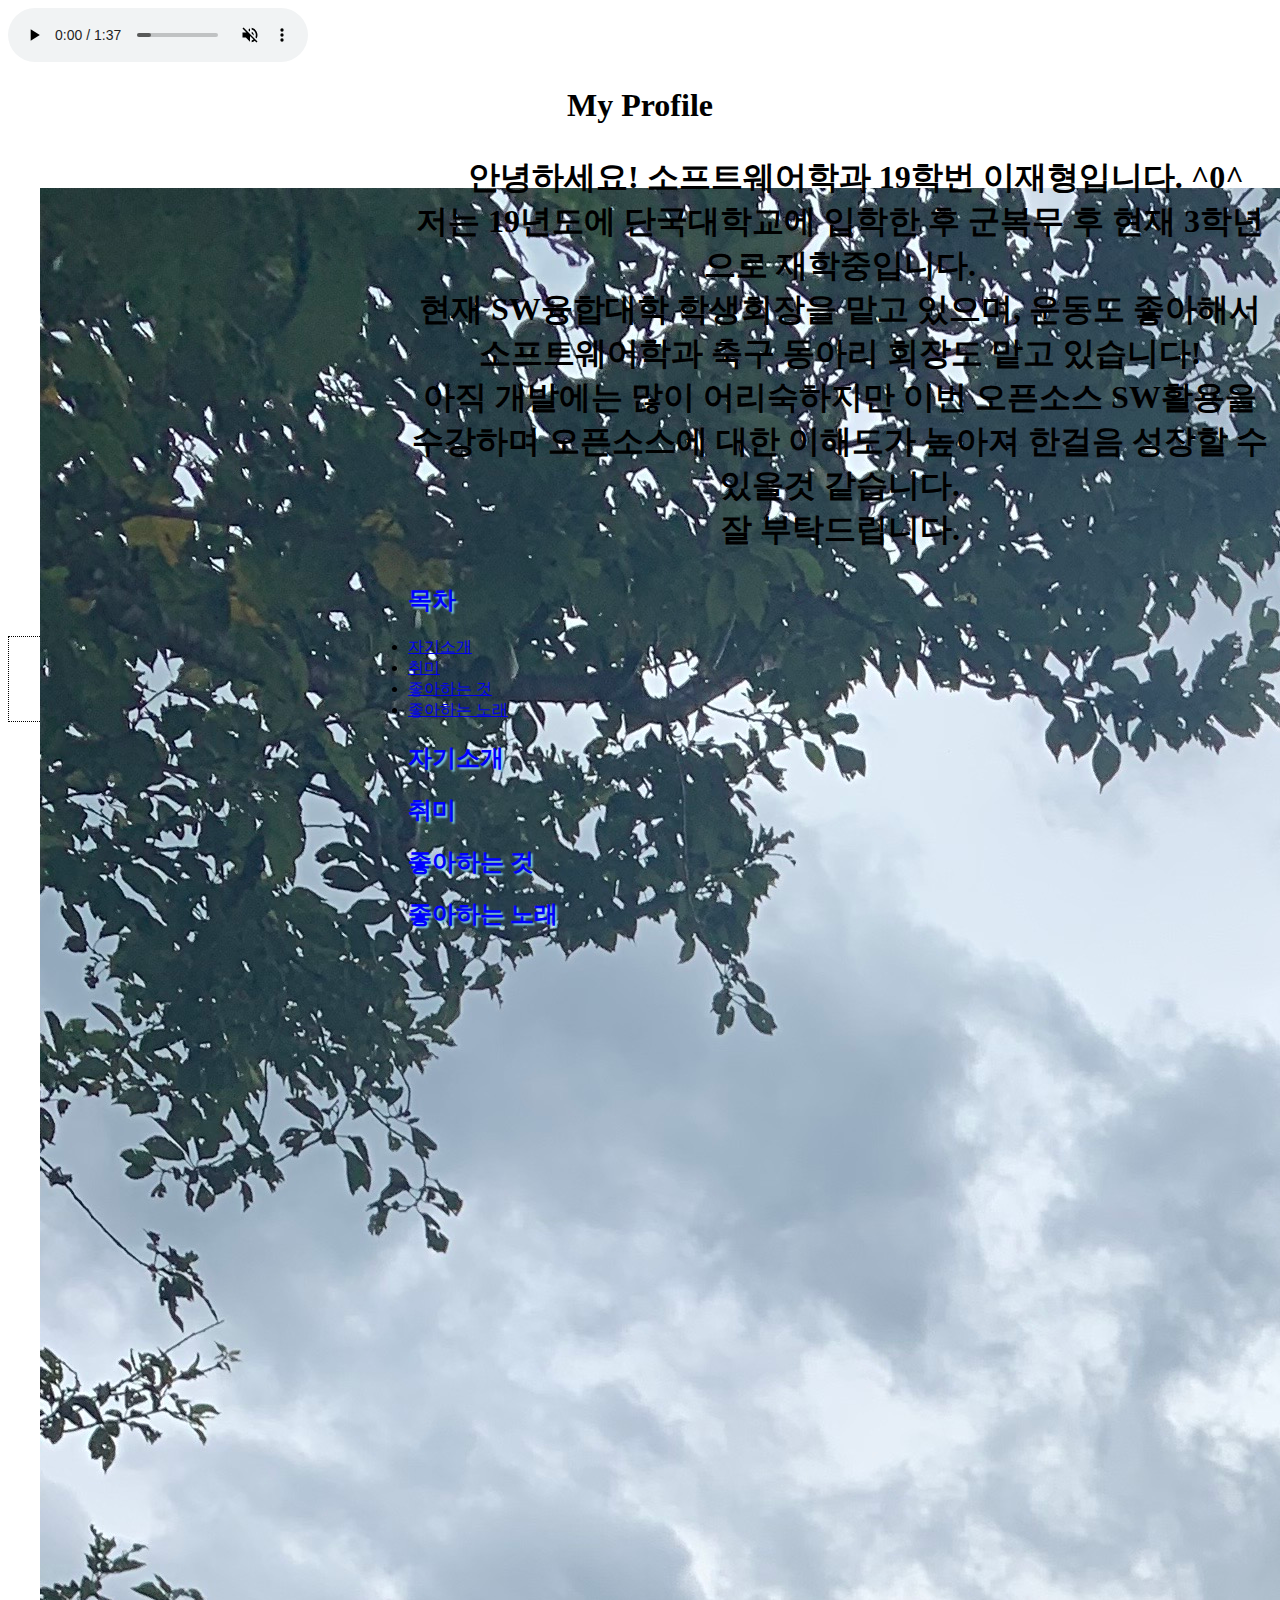
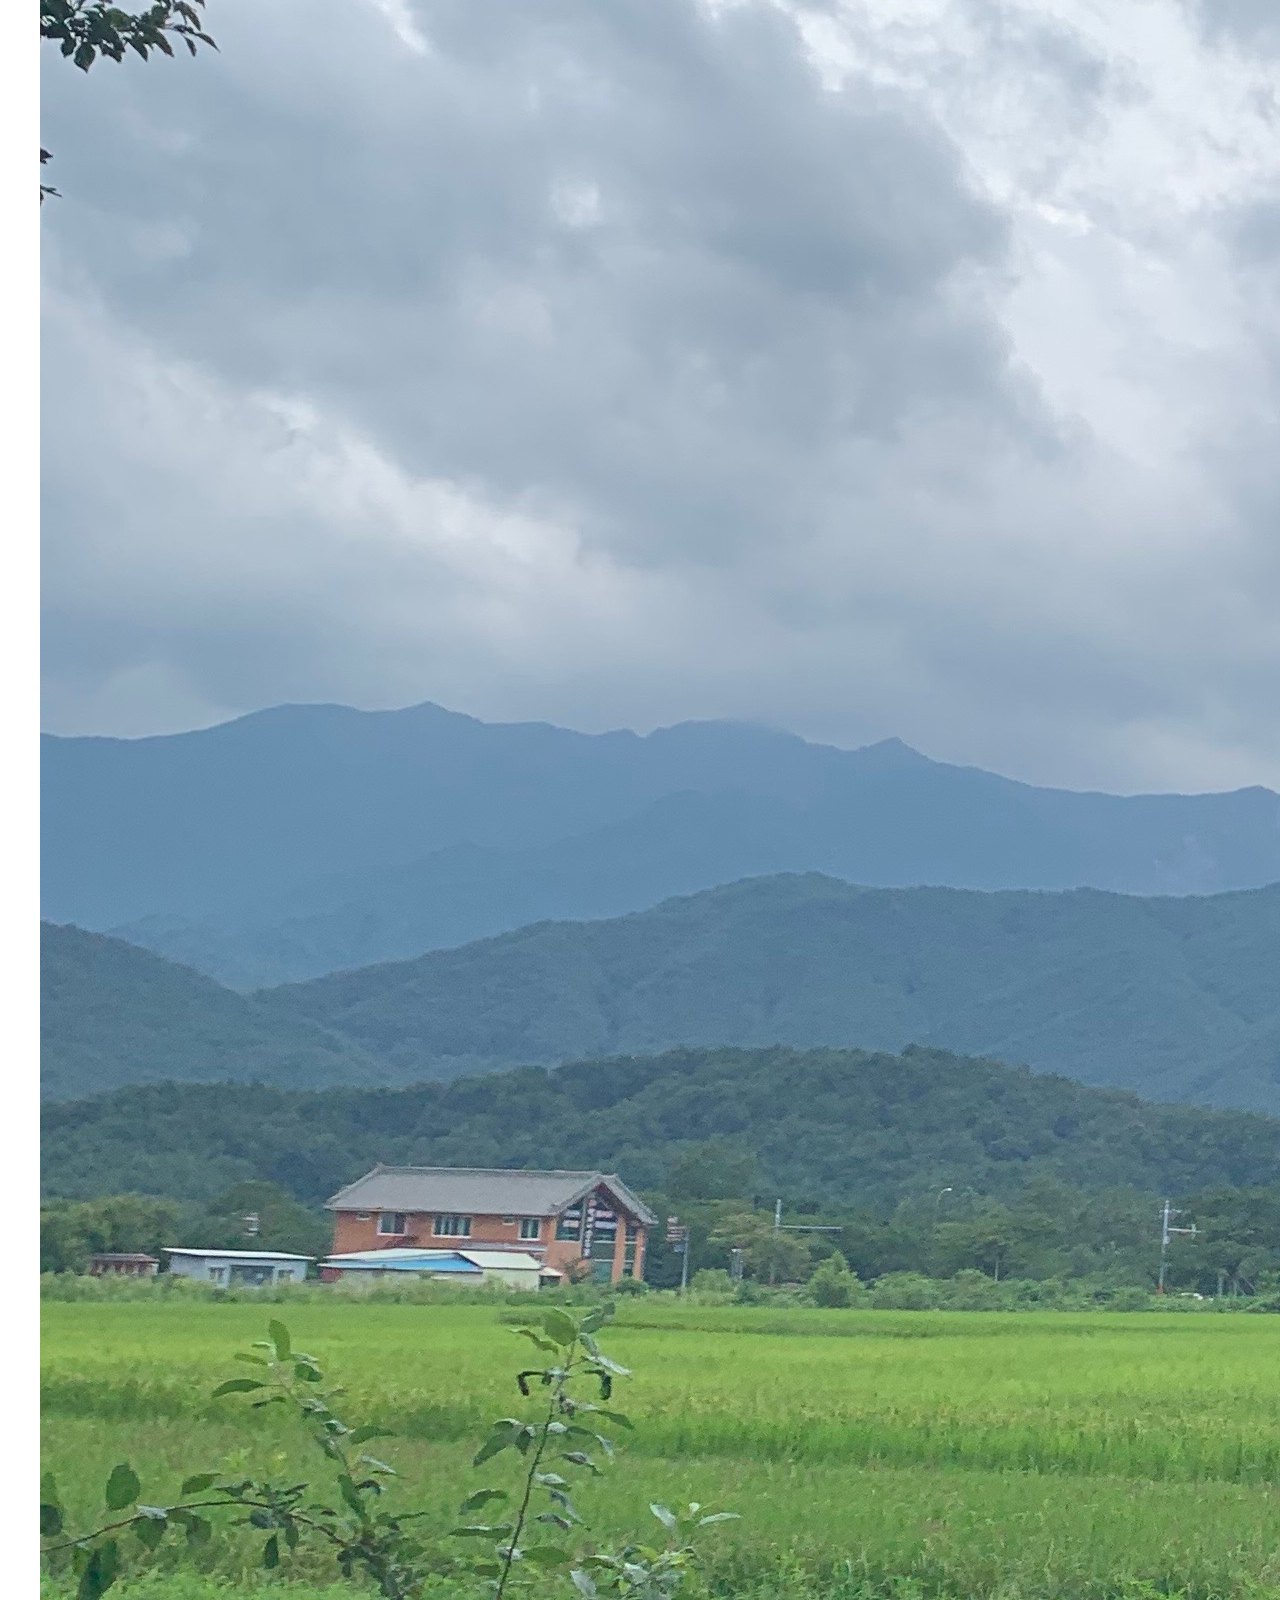
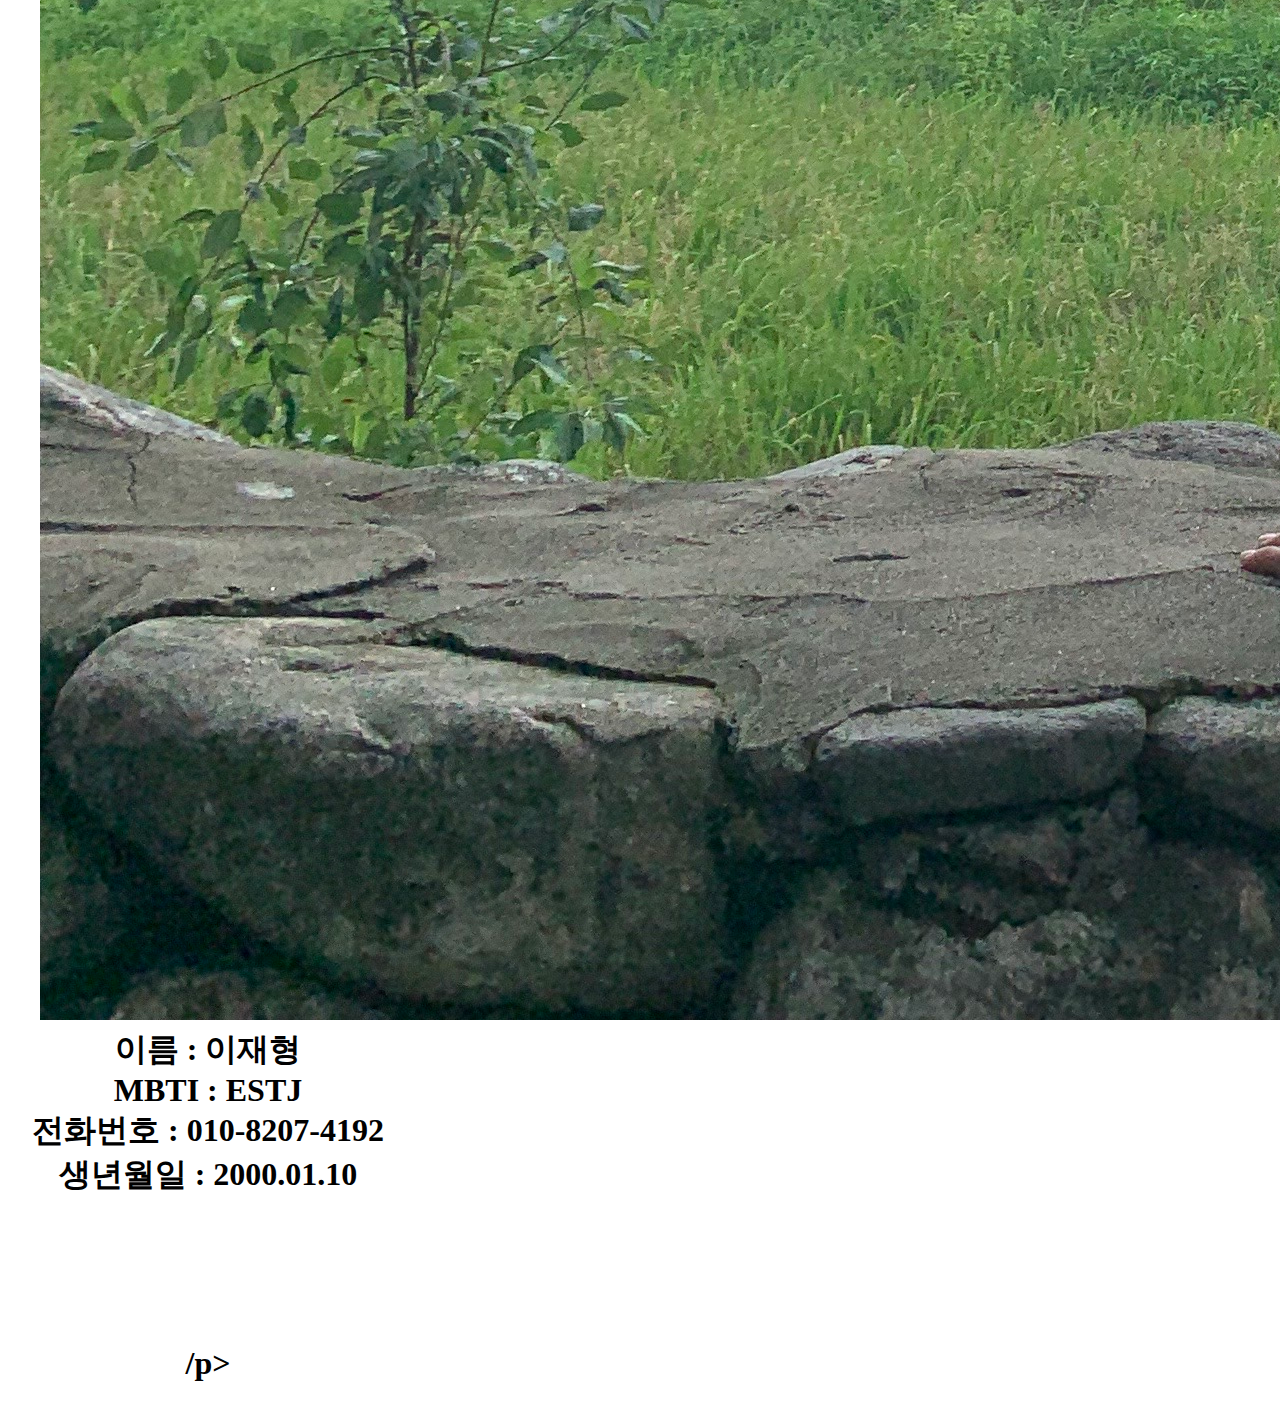
==== HTML/index.html @ fdf270ab "Update index.html" ====
<!DOCTYPE html>
<html>
    <head>
        <meta charset="UTF-8">
        <title>이재형 자기소개</title>
        <style>
            	@import url(../HTML/index.css);
		.banner{
			float: left;
			width: 400px;
		}
        </style>
    </head>
    <body>
        <audio autoplay controls loop muted="muted">
        <source src="../HTML/mapleStory.mp3" type="audio/mp3">
    </audio>
    <header>
        <h1>My Profile<h1>
            <p class="banner"><img src="../HTML/image1.jpeg" id="image1">
		이름 : 이재형<br>MBTI : ESTJ <br> 전화번호 : 010-8207-4192 <br> 생년월일 : 2000.01.10 <br><br><br><br><br>/p>	
		<p class="content">안녕하세요! 소프트웨어학과 19학번 이재형입니다. ^0^<br>
               	저는 19년도에 단국대학교에 입학한 후 군복무 후 현재 3학년으로 재학중입니다.<br>
                현재 SW융합대학 학생회장을 맡고 있으며, 운동도 좋아해서 소프트웨어학과 축구 동아리 회장도 맡고 있습니다!<br>
                아직 개발에는 많이 어리숙하지만 이번 오픈소스 SW활용을 수강하며 오픈소스에 대한 이해도가 높아져 한걸음 성장할 수 있을것 같습니다.<br>
                잘 부탁드립니다.<br></p>
            
    </header>
    <nav>
        <h2>목차</h2>
        <ul>
            <li><a href="#자기소개">자기소개</a></li>
            <li><a href="#취미">취미</a></li>
            <li><a href="#좋아하는것">좋아하는 것</a></li>
            <li><a href="#좋아하는노래">좋아하는 노래</a></li>
        </ul>
    </nav>
    <section>
        <article>    
            <h2 id="자기소개">자기소개</h2>
            
        </article>
        <article>
            <h2 id="취미">취미</h2>
                
        </article>
        <article>
            <h2 id="좋아하는것">좋아하는 것</h2>
            
        </article>
        <article>
            <h2 id="좋아하는노래">좋아하는 노래</h2>
            
        </article>
    </section>
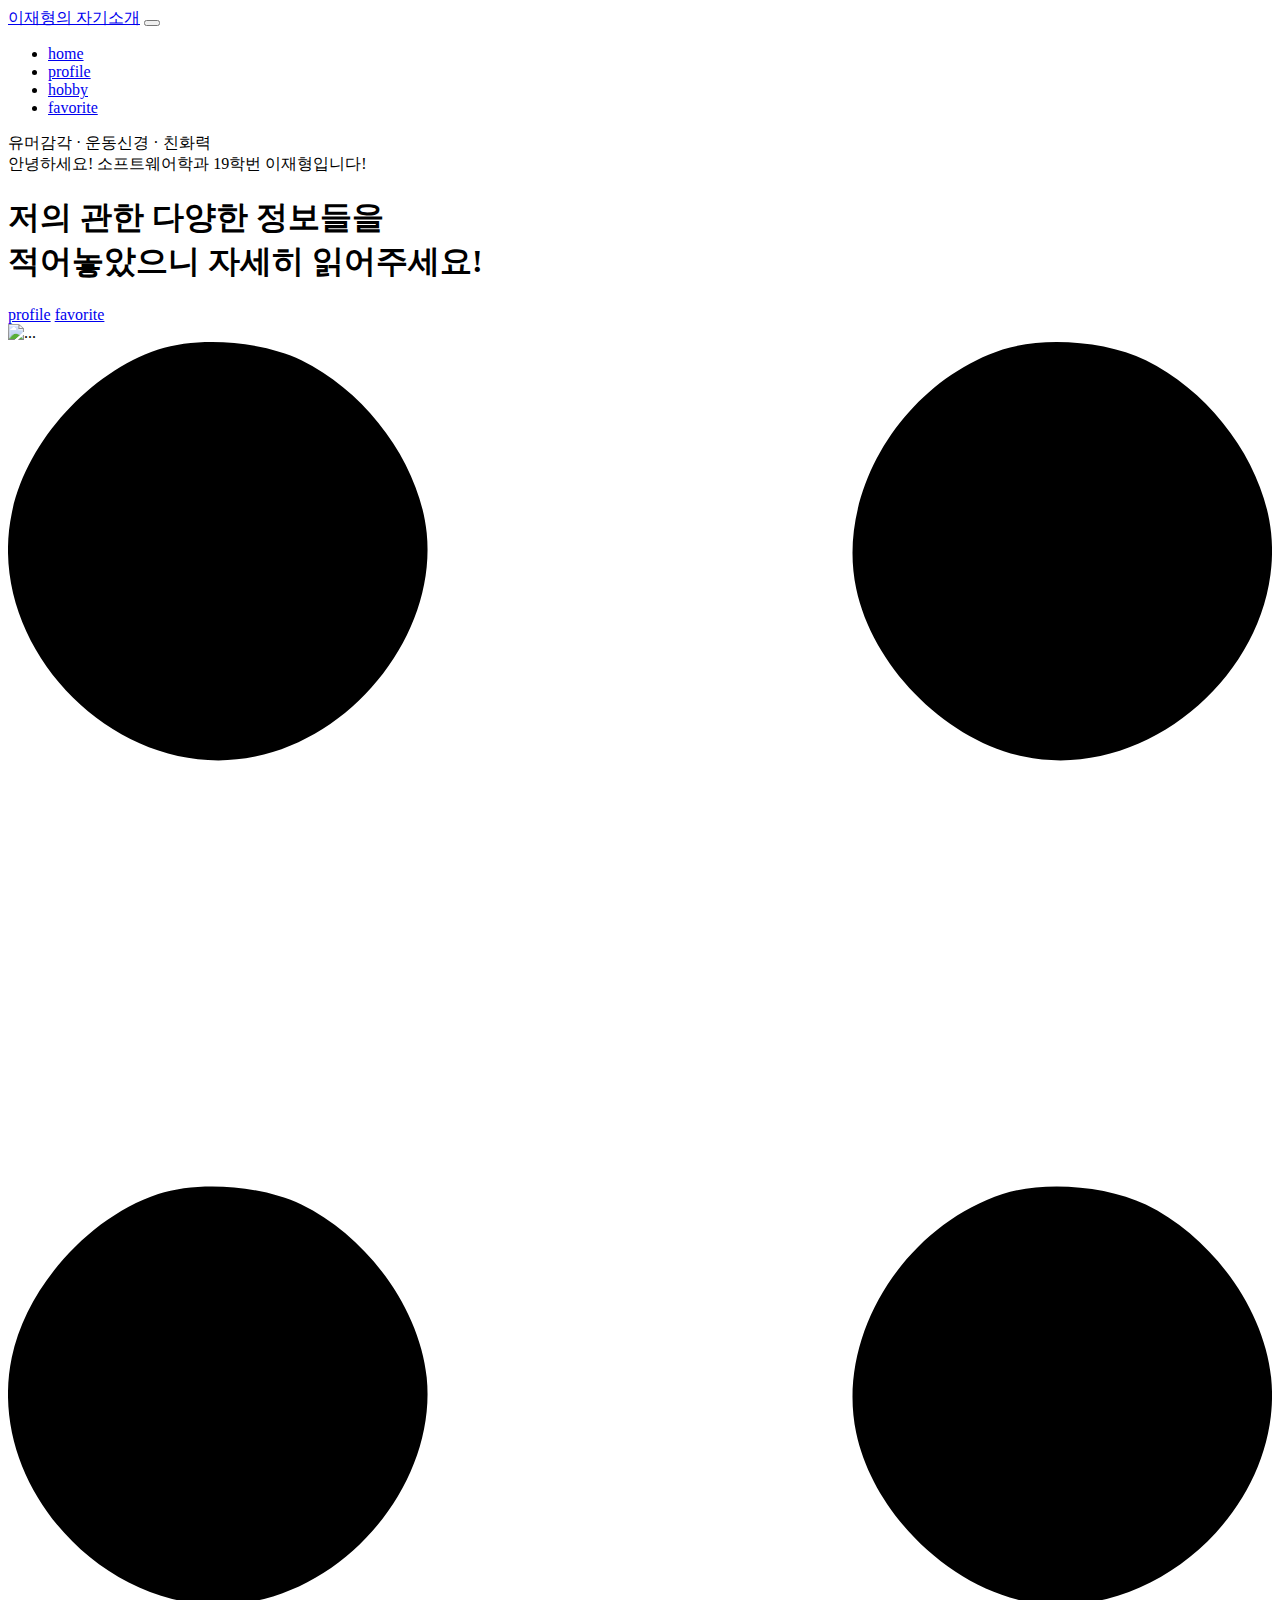
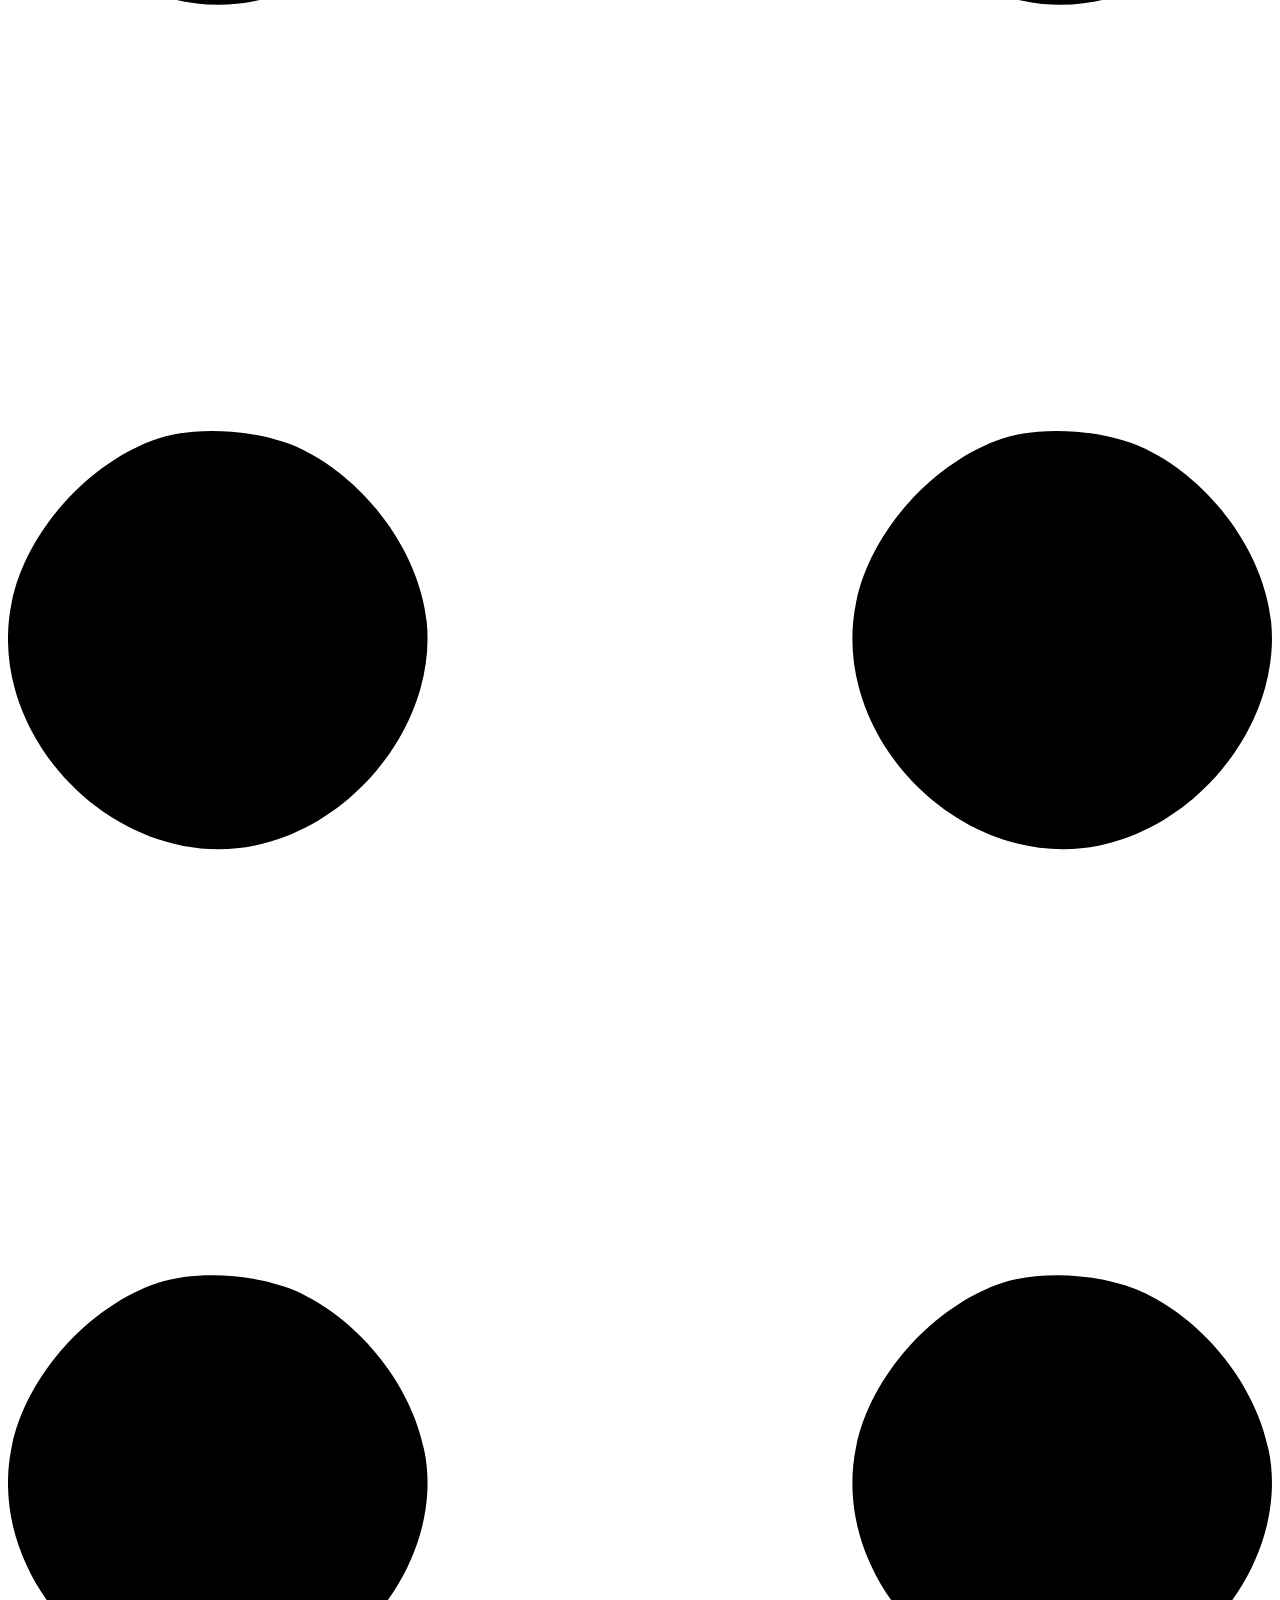
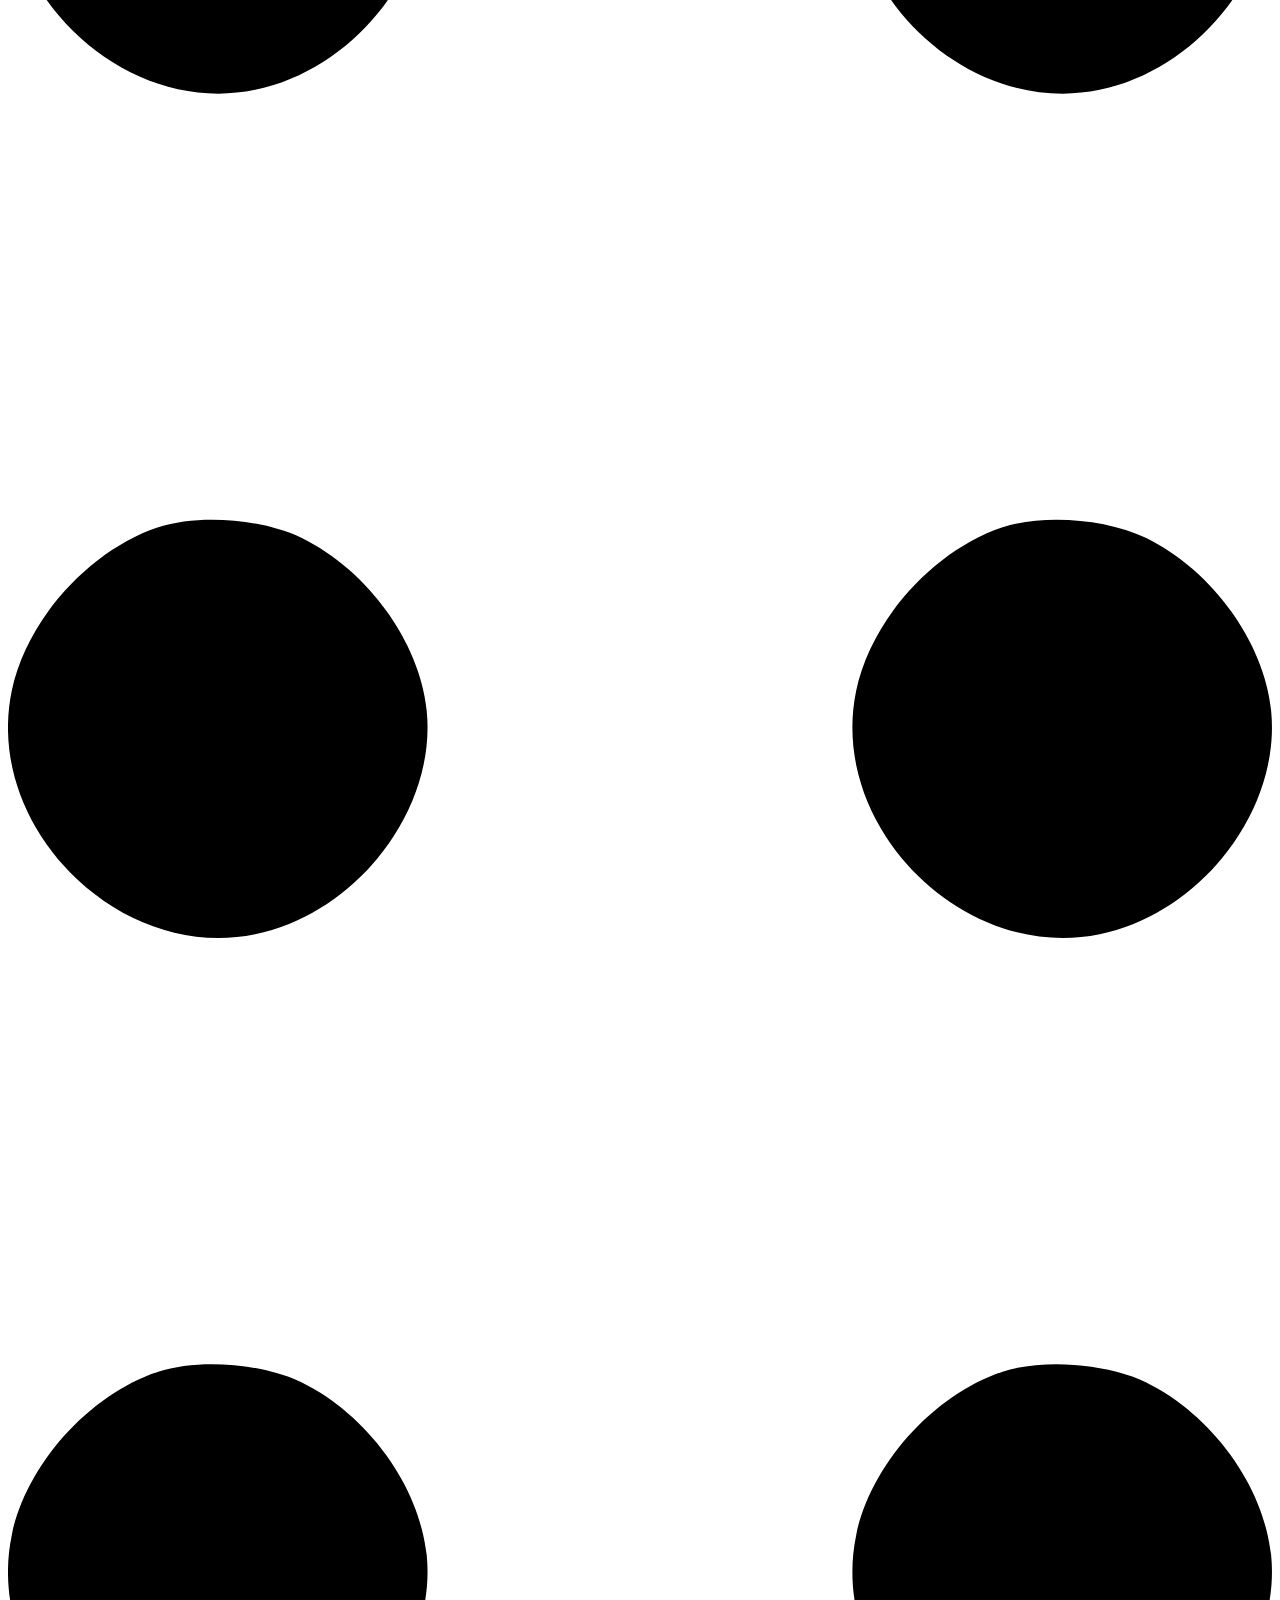
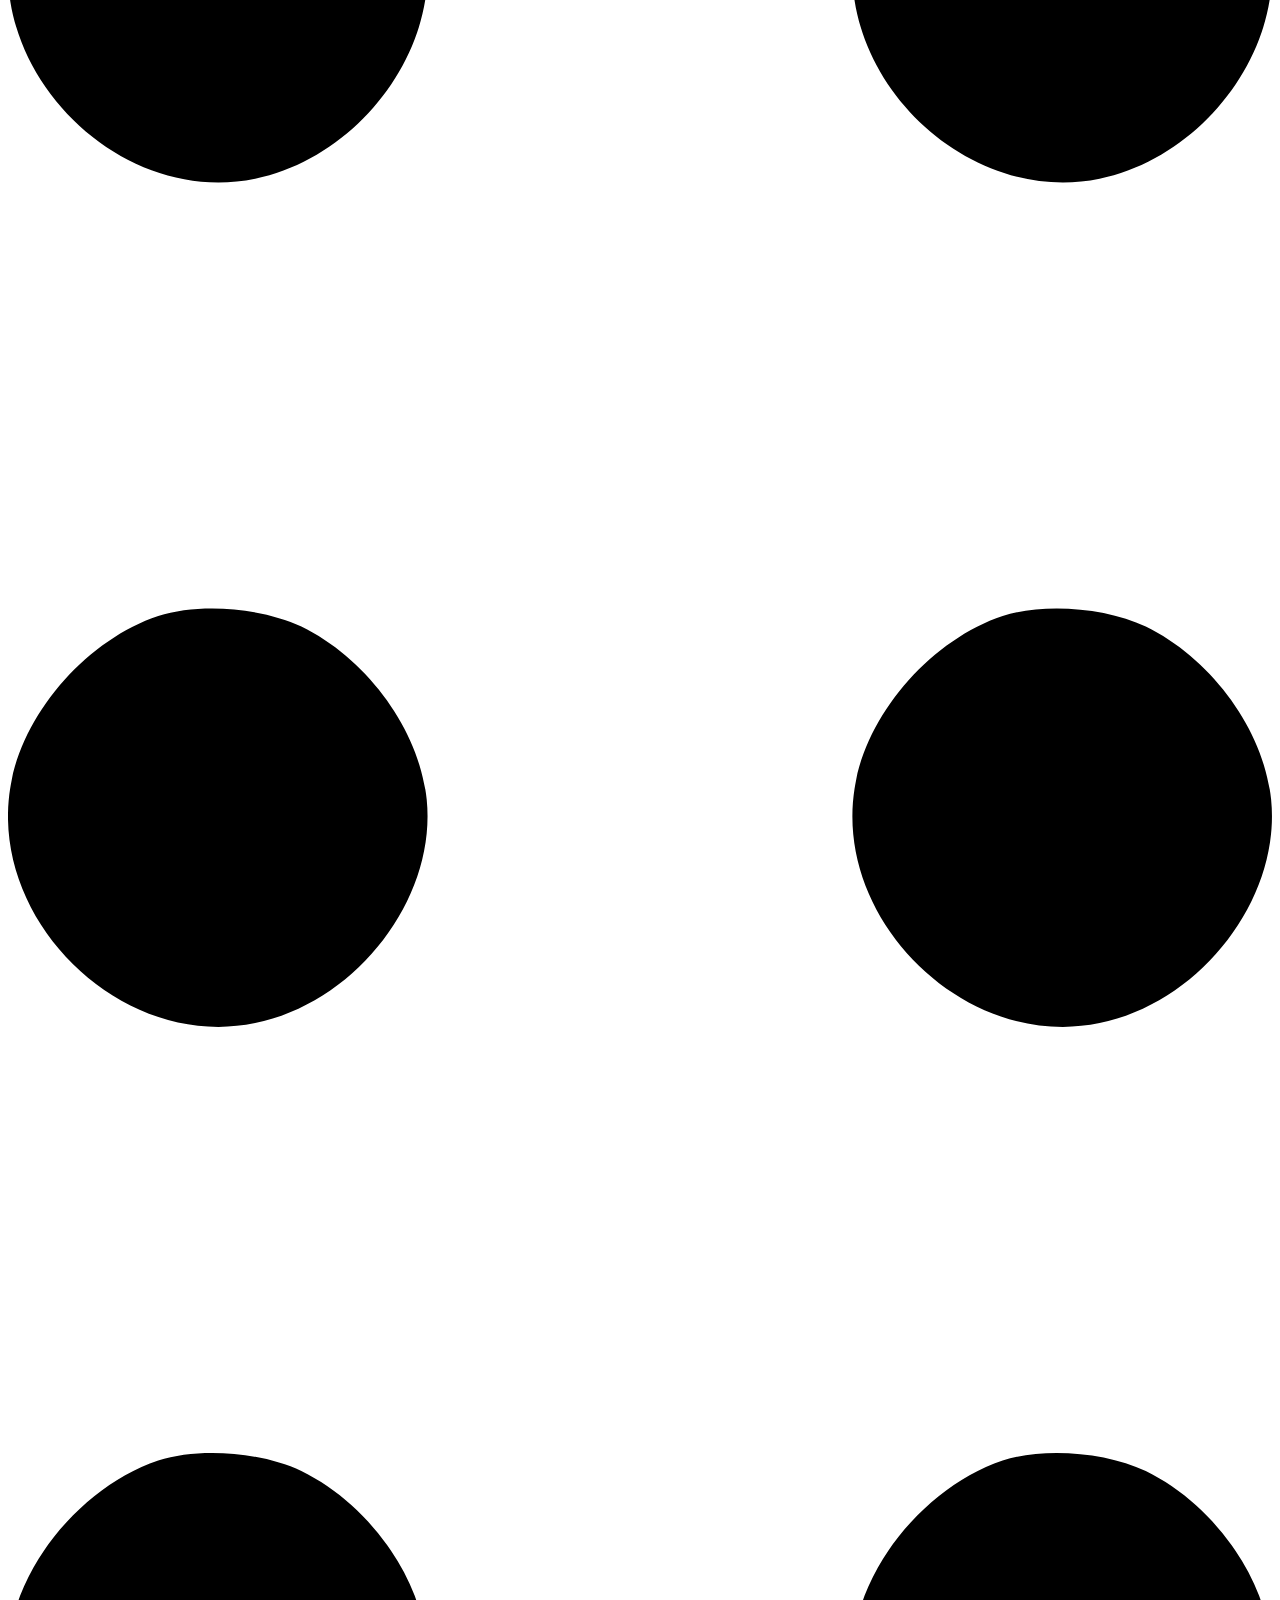
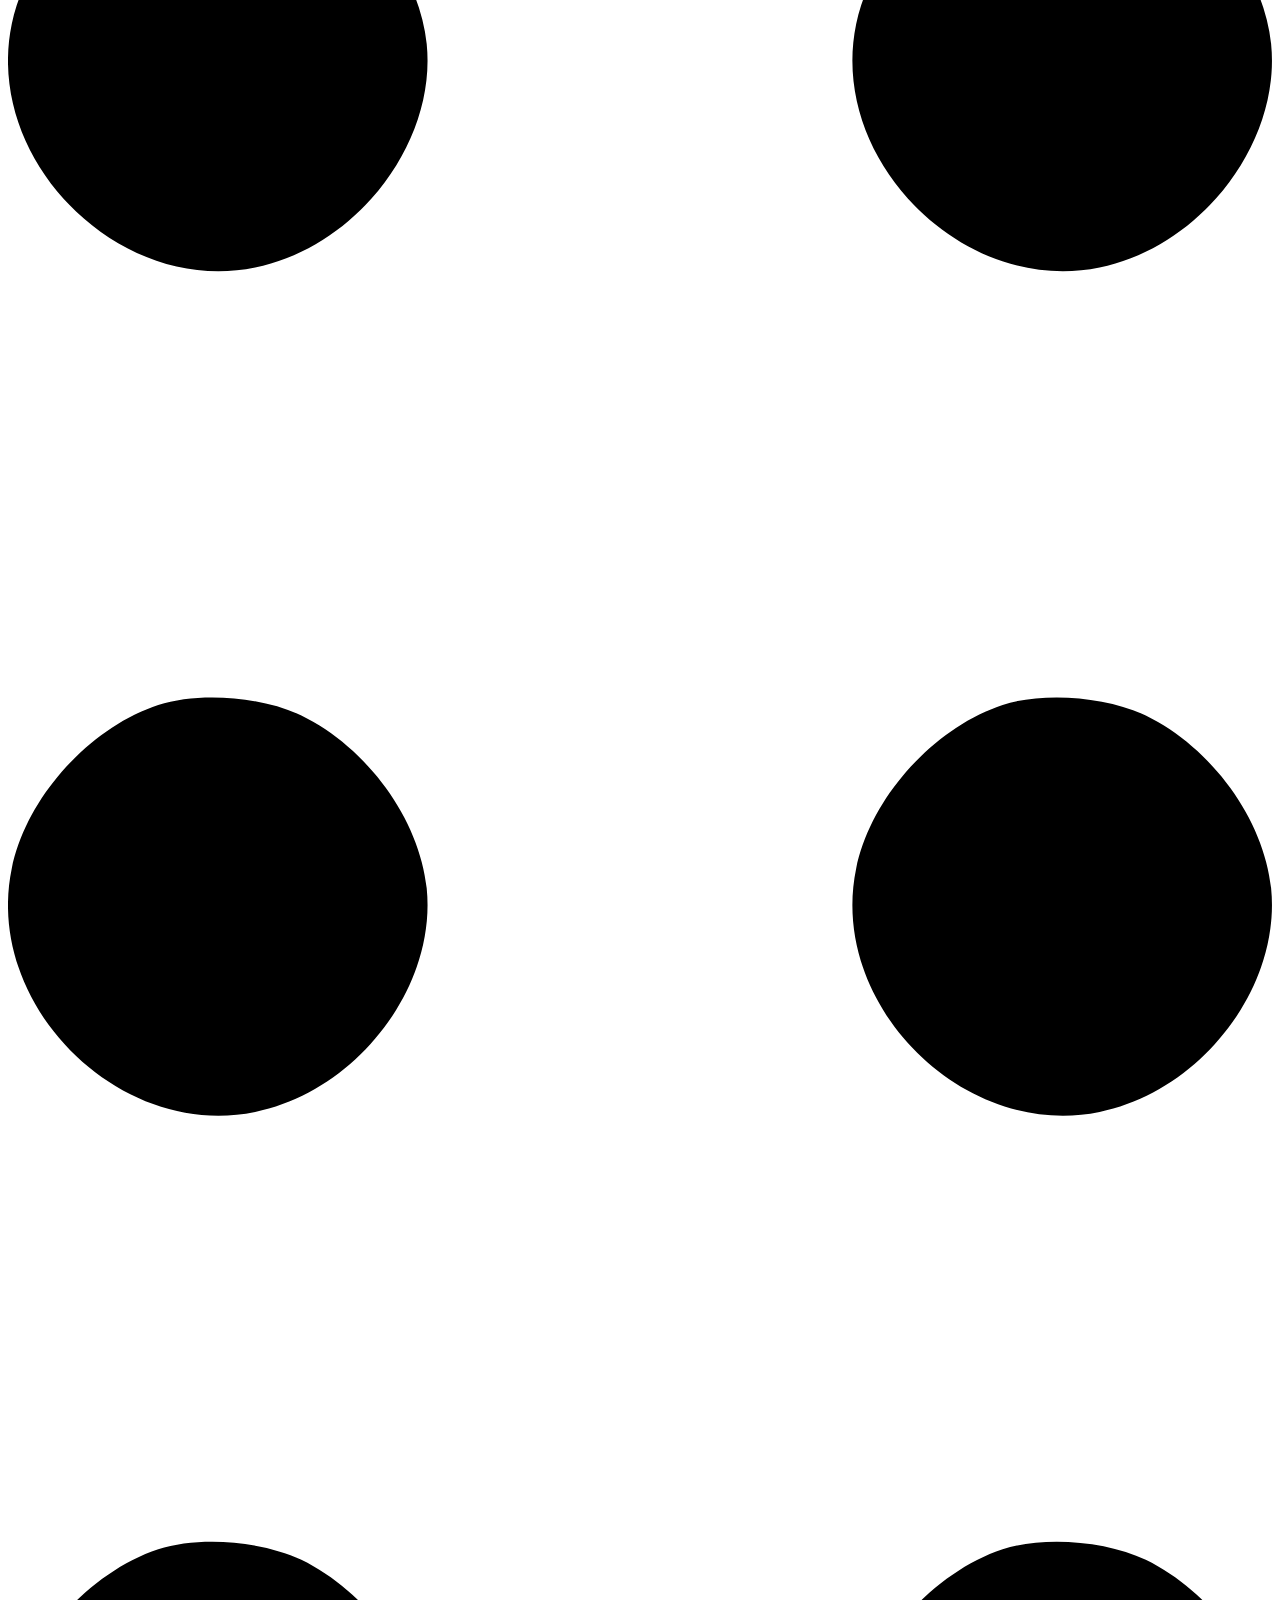
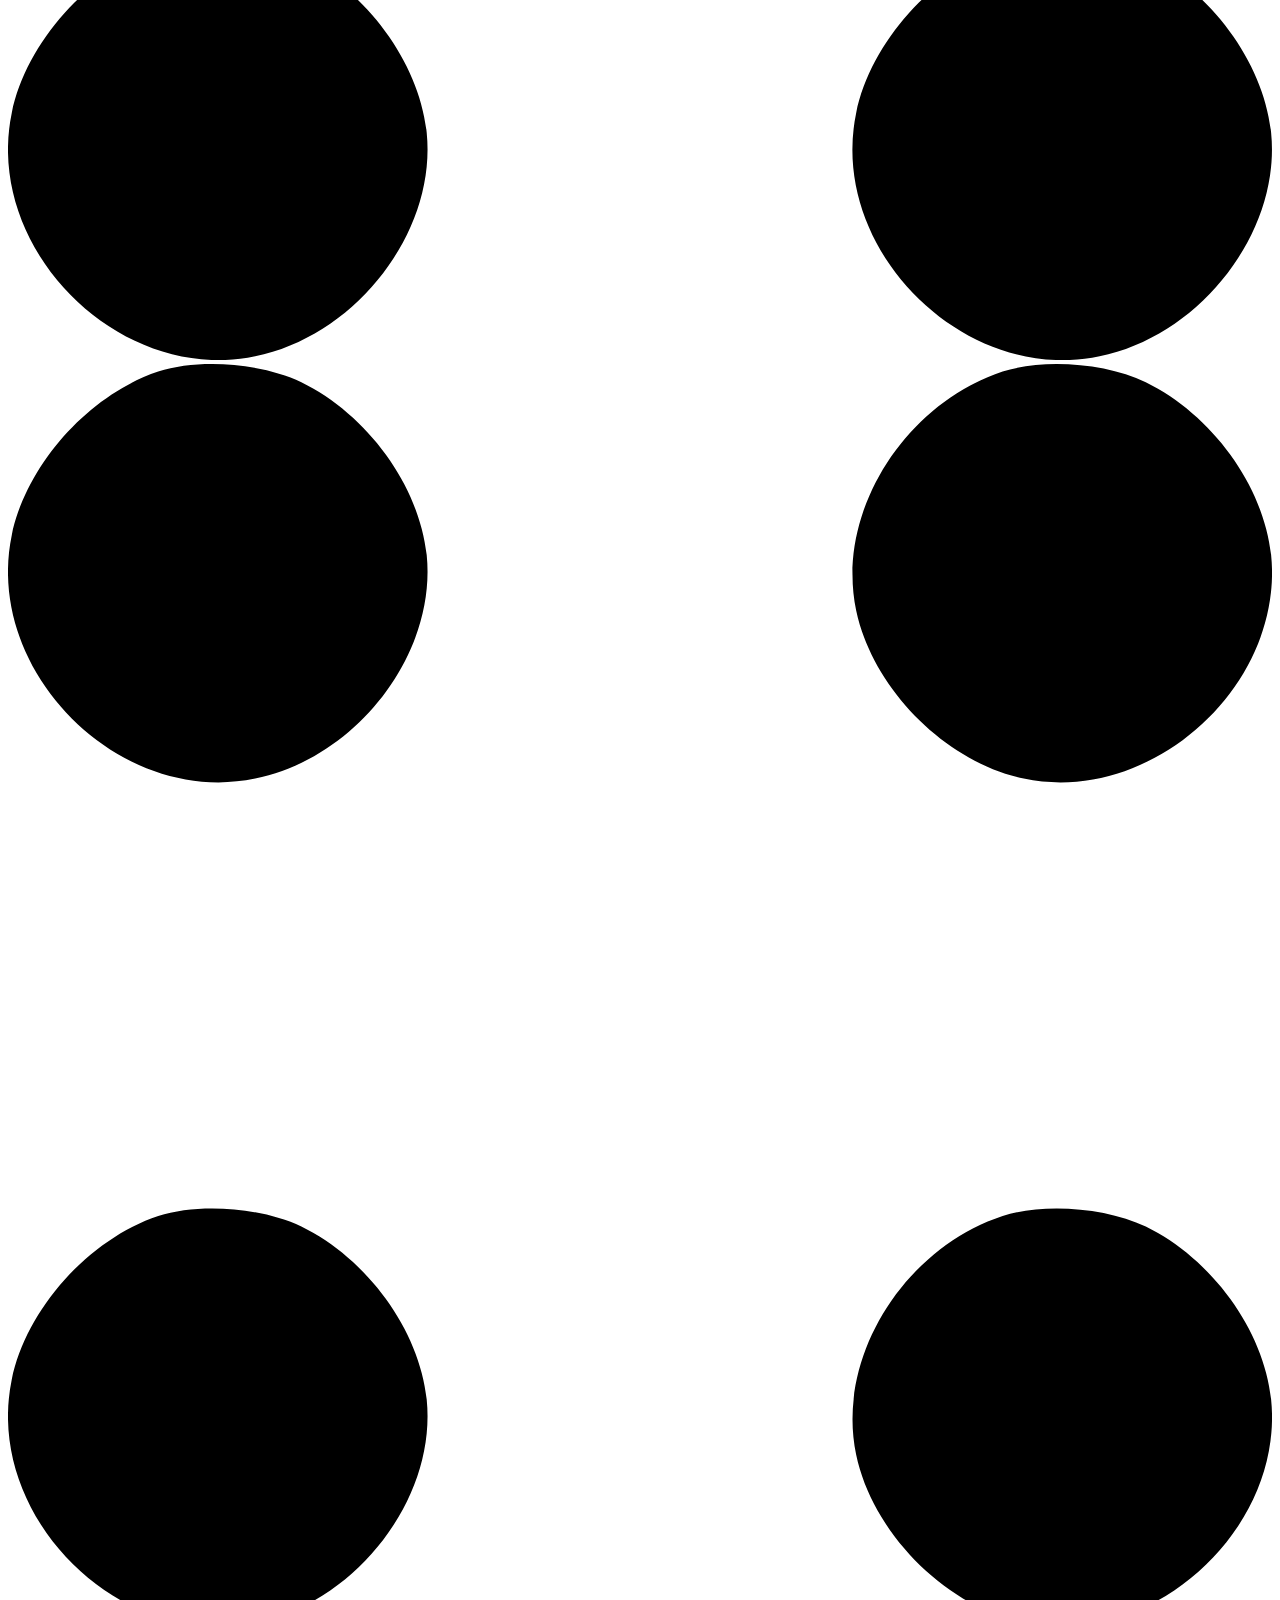
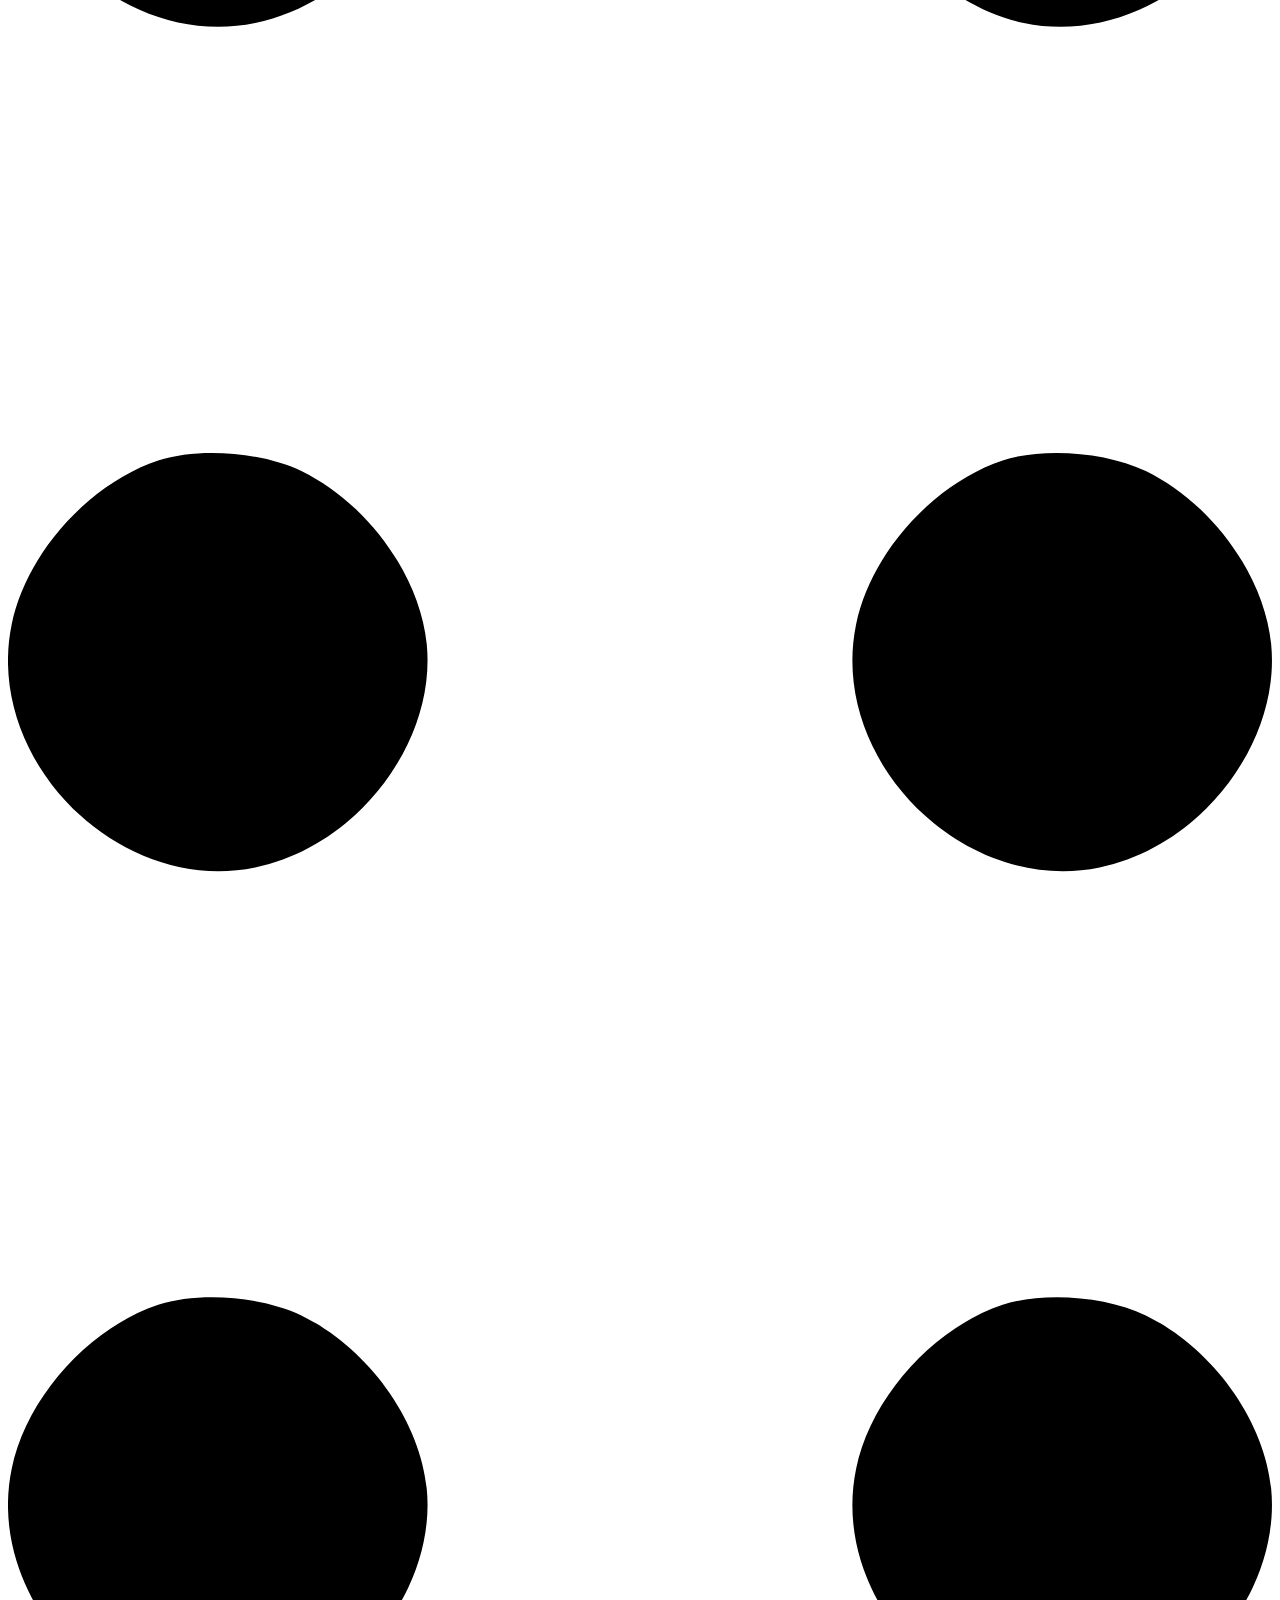
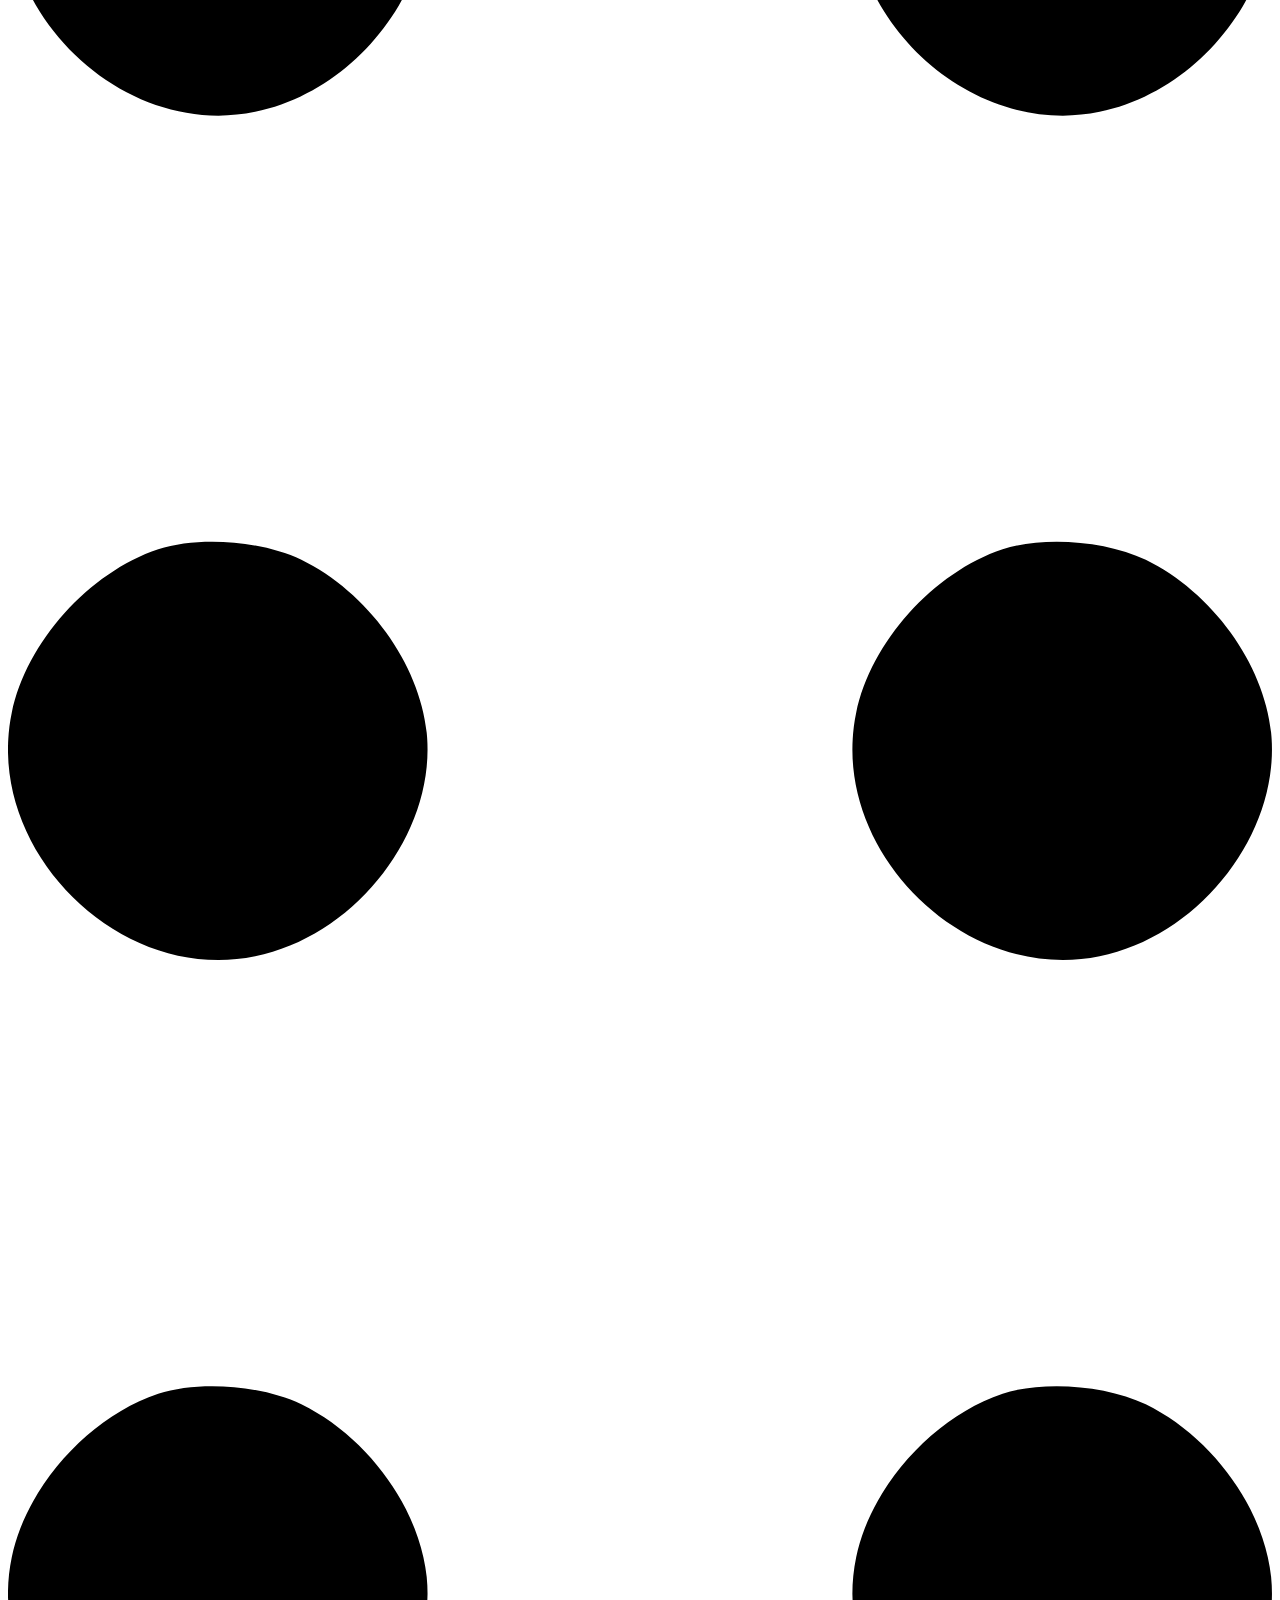
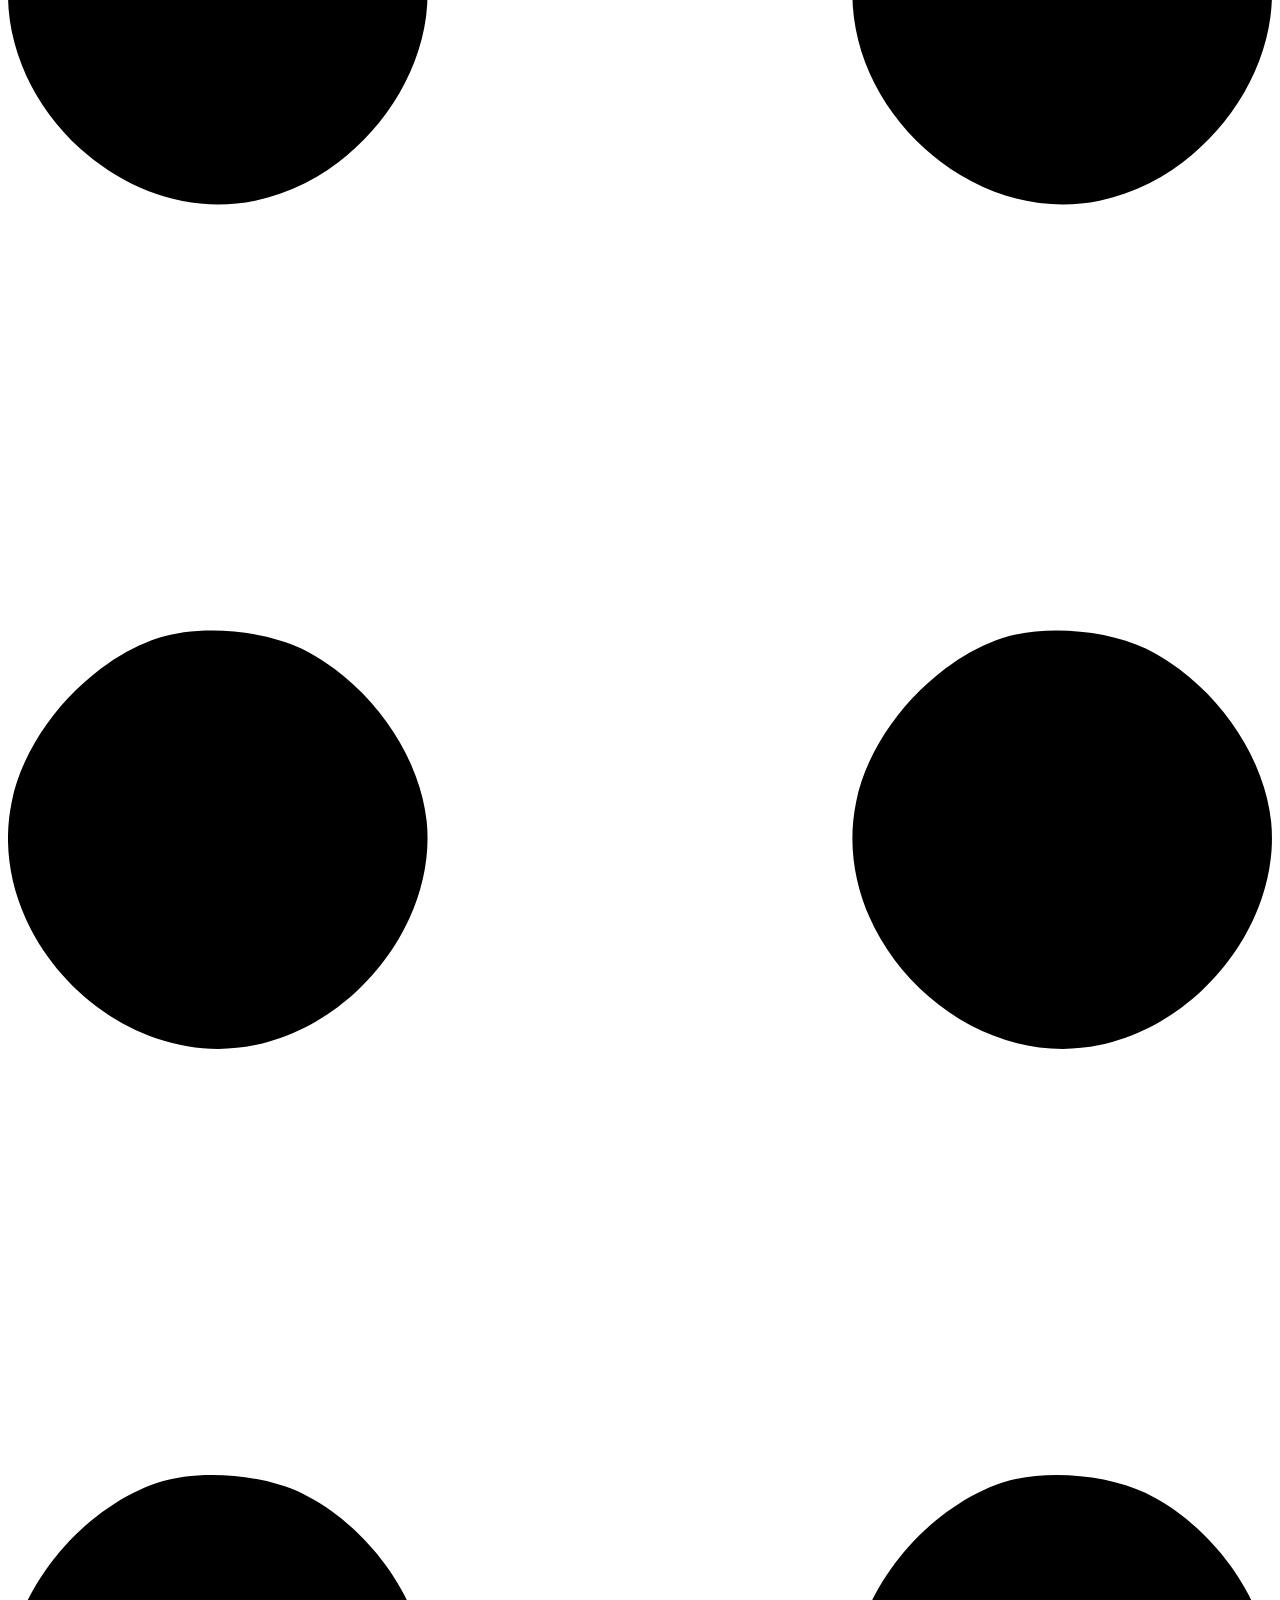
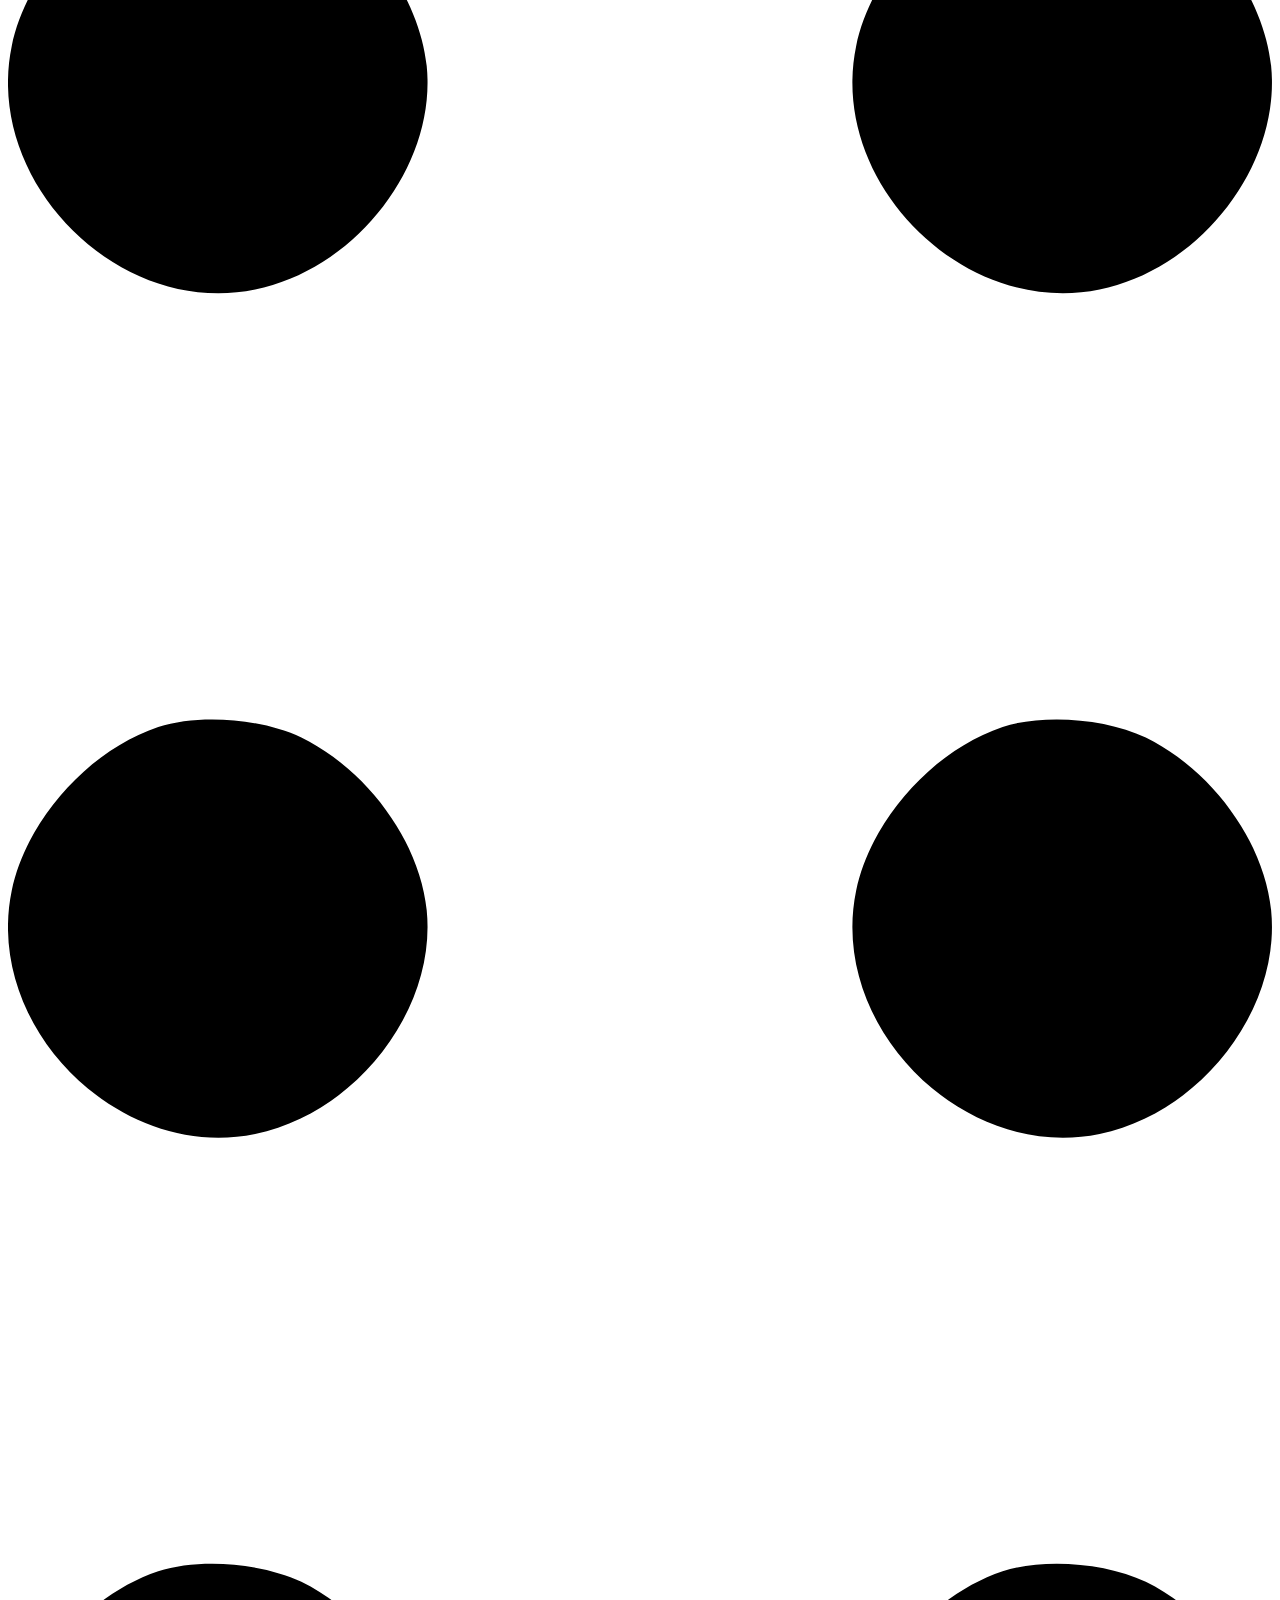
==== commit c48ce40a: "Create index.html" ====
--- a/HTML/index.html
+++ b/HTML/index.html
@@ -1,55 +1,182 @@
 <!DOCTYPE html>
-<html>
+<html lang="en">
     <head>
-        <meta charset="UTF-8">
-        <title>이재형 자기소개</title>
-        <style>
-            	@import url(../HTML/index.css);
-		.banner{
-			float: left;
-			width: 400px;
-		}
-        </style>
+        <meta charset="utf-8" />
+        <meta name="viewport" content="width=device-width, initial-scale=1, shrink-to-fit=no" />
+        <meta name="description" content="" />
+        <meta name="author" content="" />
+        <title>소프트웨어학과 이재형 자기소개</title>
+        <link rel="icon" type="image/x-icon" href="assets/favicon.ico" />
+        <link rel="preconnect" href="https://fonts.googleapis.com" />
+        <link rel="preconnect" href="https://fonts.gstatic.com" crossorigin />
+        <link href="https://fonts.googleapis.com/css2?family=Plus+Jakarta+Sans:wght@100;200;300;400;500;600;700;800;900&amp;display=swap" rel="stylesheet" />
+        <link href="https://cdn.jsdelivr.net/npm/bootstrap-icons@1.8.1/font/bootstrap-icons.css" rel="stylesheet" />
+        <link href="css/styles.css" rel="stylesheet" />
     </head>
-    <body>
-        <audio autoplay controls loop muted="muted">
-        <source src="../HTML/mapleStory.mp3" type="audio/mp3">
-    </audio>
-    <header>
-        <h1>My Profile<h1>
-            <p class="banner"><img src="../HTML/image1.jpeg" id="image1">
-		이름 : 이재형<br>MBTI : ESTJ <br> 전화번호 : 010-8207-4192 <br> 생년월일 : 2000.01.10 <br><br><br><br><br>/p>	
-		<p class="content">안녕하세요! 소프트웨어학과 19학번 이재형입니다. ^0^<br>
-               	저는 19년도에 단국대학교에 입학한 후 군복무 후 현재 3학년으로 재학중입니다.<br>
-                현재 SW융합대학 학생회장을 맡고 있으며, 운동도 좋아해서 소프트웨어학과 축구 동아리 회장도 맡고 있습니다!<br>
-                아직 개발에는 많이 어리숙하지만 이번 오픈소스 SW활용을 수강하며 오픈소스에 대한 이해도가 높아져 한걸음 성장할 수 있을것 같습니다.<br>
-                잘 부탁드립니다.<br></p>
-            
-    </header>
-    <nav>
-        <h2>목차</h2>
-        <ul>
-            <li><a href="#자기소개">자기소개</a></li>
-            <li><a href="#취미">취미</a></li>
-            <li><a href="#좋아하는것">좋아하는 것</a></li>
-            <li><a href="#좋아하는노래">좋아하는 노래</a></li>
-        </ul>
-    </nav>
-    <section>
-        <article>    
-            <h2 id="자기소개">자기소개</h2>
-            
-        </article>
-        <article>
-            <h2 id="취미">취미</h2>
-                
-        </article>
-        <article>
-            <h2 id="좋아하는것">좋아하는 것</h2>
-            
-        </article>
-        <article>
-            <h2 id="좋아하는노래">좋아하는 노래</h2>
-            
-        </article>
-    </section>
+    <body class="d-flex flex-column h-100">
+        <main class="flex-shrink-0">
+            <nav class="navbar navbar-expand-lg navbar-light bg-white py-3">
+                <div class="container px-5">
+                    <a class="navbar-brand" href="index.html"><span class="fw-bolder text-primary">이재형의 자기소개</span></a>
+                    <button class="navbar-toggler" type="button" data-bs-toggle="collapse" data-bs-target="#navbarSupportedContent" aria-controls="navbarSupportedContent" aria-expanded="false" aria-label="Toggle navigation"><span class="navbar-toggler-icon"></span></button>
+                    <div class="collapse navbar-collapse" id="navbarSupportedContent">
+                        <ul class="navbar-nav ms-auto mb-2 mb-lg-0 small fw-bolder">
+                            <li class="nav-item"><a class="nav-link" href="index.html">home</a></li>
+                            <li class="nav-item"><a class="nav-link" href="profile.html">profile</a></li>
+                            <li class="nav-item"><a class="nav-link" href="projects.html">hobby</a></li>
+                            <li class="nav-item"><a class="nav-link" href="contact.html">favorite</a></li>
+                        </ul>
+                    </div>
+                </div>
+            </nav>
+            <header class="py-5">
+                <div class="container px-5 pb-5">
+                    <div class="row gx-5 align-items-center">
+                        <div class="col-xxl-5">
+                            <div class="text-center text-xxl-start">
+                                <div class="badge bg-gradient-primary-to-secondary text-white mb-4"><div class="text-uppercase">유머감각 &middot; 운동신경 &middot; 친화력</div></div>
+                                <div class="fs-3 fw-light text-muted">안녕하세요! 소프트웨어학과 19학번 이재형입니다!</div>
+                                <h1 class="display-3 fw-bolder mb-5"><span class="text-gradient d-inline">저의 관한 다양한 정보들을<br>적어놓았으니 자세히 읽어주세요!</span></h1>
+                                <div class="d-grid gap-3 d-sm-flex justify-content-sm-center justify-content-xxl-start mb-3">
+                                    <a class="btn btn-primary btn-lg px-5 py-3 me-sm-3 fs-6 fw-bolder" href="profile.html">profile</a>
+                                    <a class="btn btn-outline-dark btn-lg px-5 py-3 fs-6 fw-bolder" href="projects.html">favorite</a>
+                                </div>
+                            </div>
+                        </div>
+                        <div class="col-xxl-7">
+                            <div class="d-flex justify-content-center mt-5 mt-xxl-0">
+                                <div class="profile bg-gradient-primary-to-secondary">
+                                    <img class="profile-img" src="assets/image1.png" alt="..." />
+                                    <div class="dots-1">
+                                        <svg version="1.1" xmlns="http://www.w3.org/2000/svg" xmlns:xlink="http://www.w3.org/1999/xlink" x="0px" y="0px" viewBox="0 0 191.6 1215.4" style="enable-background: new 0 0 191.6 1215.4" xml:space="preserve">
+                                            <g transform="translate(0.000000,1280.000000) scale(0.100000,-0.100000)">
+                                                <path d="M227.7,12788.6c-105-35-200-141-222-248c-43-206,163-412,369-369c155,32,275,190,260,339c-11,105-90,213-190,262        C383.7,12801.6,289.7,12808.6,227.7,12788.6z"></path>
+                                                <path d="M1507.7,12788.6c-151-50-253-216-222-362c25-119,136-230,254-255c194-41,395,142,375,339c-11,105-90,213-190,262        C1663.7,12801.6,1569.7,12808.6,1507.7,12788.6z"></path>
+                                                <path d="M227.7,11508.6c-105-35-200-141-222-248c-43-206,163-412,369-369c155,32,275,190,260,339c-11,105-90,213-190,262        C383.7,11521.6,289.7,11528.6,227.7,11508.6z"></path>
+                                                <path d="M1507.7,11508.6c-151-50-253-216-222-362c25-119,136-230,254-255c194-41,395,142,375,339c-11,105-90,213-190,262        C1663.7,11521.6,1569.7,11528.6,1507.7,11508.6z"></path>
+                                                <path d="M227.7,10228.6c-105-35-200-141-222-248c-43-206,163-412,369-369c155,32,275,190,260,339c-11,105-90,213-190,262        C383.7,10241.6,289.7,10248.6,227.7,10228.6z"></path>
+                                                <path d="M1507.7,10228.6c-105-35-200-141-222-248c-43-206,163-412,369-369c155,32,275,190,260,339c-11,105-90,213-190,262        C1663.7,10241.6,1569.7,10248.6,1507.7,10228.6z"></path>
+                                                <path d="M227.7,8948.6c-105-35-200-141-222-248c-43-206,163-412,369-369c155,32,275,190,260,339c-11,105-90,213-190,262        C383.7,8961.6,289.7,8968.6,227.7,8948.6z"></path>
+                                                <path d="M1507.7,8948.6c-105-35-200-141-222-248c-43-206,163-412,369-369c155,32,275,190,260,339c-11,105-90,213-190,262        C1663.7,8961.6,1569.7,8968.6,1507.7,8948.6z"></path>
+                                                <path d="M227.7,7668.6c-105-35-200-141-222-248c-43-206,163-412,369-369c155,32,275,190,260,339c-11,105-90,213-190,262        C383.7,7681.6,289.7,7688.6,227.7,7668.6z"></path>
+                                                <path d="M1507.7,7668.6c-105-35-200-141-222-248c-43-206,163-412,369-369c155,32,275,190,260,339c-11,105-90,213-190,262        C1663.7,7681.6,1569.7,7688.6,1507.7,7668.6z"></path>
+                                                <path d="M227.7,6388.6c-105-35-200-141-222-248c-43-206,163-412,369-369c155,32,275,190,260,339c-11,105-90,213-190,262        C383.7,6401.6,289.7,6408.6,227.7,6388.6z"></path>
+                                                <path d="M1507.7,6388.6c-105-35-200-141-222-248c-43-206,163-412,369-369c155,32,275,190,260,339c-11,105-90,213-190,262        C1663.7,6401.6,1569.7,6408.6,1507.7,6388.6z"></path>
+                                                <path d="M227.7,5108.6c-105-35-200-141-222-248c-43-206,163-412,369-369c155,32,275,190,260,339c-11,105-90,213-190,262        C383.7,5121.6,289.7,5128.6,227.7,5108.6z"></path>
+                                                <path d="M1507.7,5108.6c-105-35-200-141-222-248c-43-206,163-412,369-369c155,32,275,190,260,339c-11,105-90,213-190,262        C1663.7,5121.6,1569.7,5128.6,1507.7,5108.6z"></path>
+                                                <path d="M227.7,3828.6c-105-35-200-141-222-248c-43-206,163-412,369-369c155,32,275,190,260,339c-11,105-90,213-190,262        C383.7,3841.6,289.7,3848.6,227.7,3828.6z"></path>
+                                                <path d="M1507.7,3828.6c-105-35-200-141-222-248c-43-206,163-412,369-369c155,32,275,190,260,339c-11,105-90,213-190,262        C1663.7,3841.6,1569.7,3848.6,1507.7,3828.6z"></path>
+                                                <path d="M227.7,2548.6c-105-35-200-141-222-248c-43-206,163-412,369-369c155,32,275,190,260,339c-11,105-90,213-190,262        C383.7,2561.6,289.7,2568.6,227.7,2548.6z"></path>
+                                                <path d="M1507.7,2548.6c-105-35-200-141-222-248c-43-206,163-412,369-369c155,32,275,190,260,339c-11,105-90,213-190,262        C1663.7,2561.6,1569.7,2568.6,1507.7,2548.6z"></path>
+                                                <path d="M227.7,1268.6c-105-35-200-141-222-248c-43-206,163-412,369-369c155,32,275,190,260,339c-11,105-90,213-190,262        C383.7,1281.6,289.7,1288.6,227.7,1268.6z"></path>
+                                                <path d="M1507.7,1268.6c-105-35-200-141-222-248c-43-206,163-412,369-369c155,32,275,190,260,339c-11,105-90,213-190,262        C1663.7,1281.6,1569.7,1288.6,1507.7,1268.6z"></path>
+                                            </g>
+                                        </svg>
+                                    </div>
+                                    <div class="dots-2">
+                                        <svg version="1.1" xmlns="http://www.w3.org/2000/svg" xmlns:xlink="http://www.w3.org/1999/xlink" x="0px" y="0px" viewBox="0 0 191.6 1215.4" style="enable-background: new 0 0 191.6 1215.4" xml:space="preserve">
+                                            <g transform="translate(0.000000,1280.000000) scale(0.100000,-0.100000)">
+                                                <path d="M227.7,12788.6c-105-35-200-141-222-248c-43-206,163-412,369-369c155,32,275,190,260,339c-11,105-90,213-190,262        C383.7,12801.6,289.7,12808.6,227.7,12788.6z"></path>
+                                                <path d="M1507.7,12788.6c-151-50-253-216-222-362c25-119,136-230,254-255c194-41,395,142,375,339c-11,105-90,213-190,262        C1663.7,12801.6,1569.7,12808.6,1507.7,12788.6z"></path>
+                                                <path d="M227.7,11508.6c-105-35-200-141-222-248c-43-206,163-412,369-369c155,32,275,190,260,339c-11,105-90,213-190,262        C383.7,11521.6,289.7,11528.6,227.7,11508.6z"></path>
+                                                <path d="M1507.7,11508.6c-151-50-253-216-222-362c25-119,136-230,254-255c194-41,395,142,375,339c-11,105-90,213-190,262        C1663.7,11521.6,1569.7,11528.6,1507.7,11508.6z"></path>
+                                                <path d="M227.7,10228.6c-105-35-200-141-222-248c-43-206,163-412,369-369c155,32,275,190,260,339c-11,105-90,213-190,262        C383.7,10241.6,289.7,10248.6,227.7,10228.6z"></path>
+                                                <path d="M1507.7,10228.6c-105-35-200-141-222-248c-43-206,163-412,369-369c155,32,275,190,260,339c-11,105-90,213-190,262        C1663.7,10241.6,1569.7,10248.6,1507.7,10228.6z"></path>
+                                                <path d="M227.7,8948.6c-105-35-200-141-222-248c-43-206,163-412,369-369c155,32,275,190,260,339c-11,105-90,213-190,262        C383.7,8961.6,289.7,8968.6,227.7,8948.6z"></path>
+                                                <path d="M1507.7,8948.6c-105-35-200-141-222-248c-43-206,163-412,369-369c155,32,275,190,260,339c-11,105-90,213-190,262        C1663.7,8961.6,1569.7,8968.6,1507.7,8948.6z"></path>
+                                                <path d="M227.7,7668.6c-105-35-200-141-222-248c-43-206,163-412,369-369c155,32,275,190,260,339c-11,105-90,213-190,262        C383.7,7681.6,289.7,7688.6,227.7,7668.6z"></path>
+                                                <path d="M1507.7,7668.6c-105-35-200-141-222-248c-43-206,163-412,369-369c155,32,275,190,260,339c-11,105-90,213-190,262        C1663.7,7681.6,1569.7,7688.6,1507.7,7668.6z"></path>
+                                                <path d="M227.7,6388.6c-105-35-200-141-222-248c-43-206,163-412,369-369c155,32,275,190,260,339c-11,105-90,213-190,262        C383.7,6401.6,289.7,6408.6,227.7,6388.6z"></path>
+                                                <path d="M1507.7,6388.6c-105-35-200-141-222-248c-43-206,163-412,369-369c155,32,275,190,260,339c-11,105-90,213-190,262        C1663.7,6401.6,1569.7,6408.6,1507.7,6388.6z"></path>
+                                                <path d="M227.7,5108.6c-105-35-200-141-222-248c-43-206,163-412,369-369c155,32,275,190,260,339c-11,105-90,213-190,262        C383.7,5121.6,289.7,5128.6,227.7,5108.6z"></path>
+                                                <path d="M1507.7,5108.6c-105-35-200-141-222-248c-43-206,163-412,369-369c155,32,275,190,260,339c-11,105-90,213-190,262        C1663.7,5121.6,1569.7,5128.6,1507.7,5108.6z"></path>
+                                                <path d="M227.7,3828.6c-105-35-200-141-222-248c-43-206,163-412,369-369c155,32,275,190,260,339c-11,105-90,213-190,262        C383.7,3841.6,289.7,3848.6,227.7,3828.6z"></path>
+                                                <path d="M1507.7,3828.6c-105-35-200-141-222-248c-43-206,163-412,369-369c155,32,275,190,260,339c-11,105-90,213-190,262        C1663.7,3841.6,1569.7,3848.6,1507.7,3828.6z"></path>
+                                                <path d="M227.7,2548.6c-105-35-200-141-222-248c-43-206,163-412,369-369c155,32,275,190,260,339c-11,105-90,213-190,262        C383.7,2561.6,289.7,2568.6,227.7,2548.6z"></path>
+                                                <path d="M1507.7,2548.6c-105-35-200-141-222-248c-43-206,163-412,369-369c155,32,275,190,260,339c-11,105-90,213-190,262        C1663.7,2561.6,1569.7,2568.6,1507.7,2548.6z"></path>
+                                                <path d="M227.7,1268.6c-105-35-200-141-222-248c-43-206,163-412,369-369c155,32,275,190,260,339c-11,105-90,213-190,262        C383.7,1281.6,289.7,1288.6,227.7,1268.6z"></path>
+                                                <path d="M1507.7,1268.6c-105-35-200-141-222-248c-43-206,163-412,369-369c155,32,275,190,260,339c-11,105-90,213-190,262        C1663.7,1281.6,1569.7,1288.6,1507.7,1268.6z"></path>
+                                            </g>
+                                        </svg>
+                                    </div>
+                                    <div class="dots-3">
+                                        <svg version="1.1" xmlns="http://www.w3.org/2000/svg" xmlns:xlink="http://www.w3.org/1999/xlink" x="0px" y="0px" viewBox="0 0 191.6 1215.4" style="enable-background: new 0 0 191.6 1215.4" xml:space="preserve">
+                                            <g transform="translate(0.000000,1280.000000) scale(0.100000,-0.100000)">
+                                                <path d="M227.7,12788.6c-105-35-200-141-222-248c-43-206,163-412,369-369c155,32,275,190,260,339c-11,105-90,213-190,262        C383.7,12801.6,289.7,12808.6,227.7,12788.6z"></path>
+                                                <path d="M1507.7,12788.6c-151-50-253-216-222-362c25-119,136-230,254-255c194-41,395,142,375,339c-11,105-90,213-190,262        C1663.7,12801.6,1569.7,12808.6,1507.7,12788.6z"></path>
+                                                <path d="M227.7,11508.6c-105-35-200-141-222-248c-43-206,163-412,369-369c155,32,275,190,260,339c-11,105-90,213-190,262        C383.7,11521.6,289.7,11528.6,227.7,11508.6z"></path>
+                                                <path d="M1507.7,11508.6c-151-50-253-216-222-362c25-119,136-230,254-255c194-41,395,142,375,339c-11,105-90,213-190,262        C1663.7,11521.6,1569.7,11528.6,1507.7,11508.6z"></path>
+                                                <path d="M227.7,10228.6c-105-35-200-141-222-248c-43-206,163-412,369-369c155,32,275,190,260,339c-11,105-90,213-190,262        C383.7,10241.6,289.7,10248.6,227.7,10228.6z"></path>
+                                                <path d="M1507.7,10228.6c-105-35-200-141-222-248c-43-206,163-412,369-369c155,32,275,190,260,339c-11,105-90,213-190,262        C1663.7,10241.6,1569.7,10248.6,1507.7,10228.6z"></path>
+                                                <path d="M227.7,8948.6c-105-35-200-141-222-248c-43-206,163-412,369-369c155,32,275,190,260,339c-11,105-90,213-190,262        C383.7,8961.6,289.7,8968.6,227.7,8948.6z"></path>
+                                                <path d="M1507.7,8948.6c-105-35-200-141-222-248c-43-206,163-412,369-369c155,32,275,190,260,339c-11,105-90,213-190,262        C1663.7,8961.6,1569.7,8968.6,1507.7,8948.6z"></path>
+                                                <path d="M227.7,7668.6c-105-35-200-141-222-248c-43-206,163-412,369-369c155,32,275,190,260,339c-11,105-90,213-190,262        C383.7,7681.6,289.7,7688.6,227.7,7668.6z"></path>
+                                                <path d="M1507.7,7668.6c-105-35-200-141-222-248c-43-206,163-412,369-369c155,32,275,190,260,339c-11,105-90,213-190,262        C1663.7,7681.6,1569.7,7688.6,1507.7,7668.6z"></path>
+                                                <path d="M227.7,6388.6c-105-35-200-141-222-248c-43-206,163-412,369-369c155,32,275,190,260,339c-11,105-90,213-190,262        C383.7,6401.6,289.7,6408.6,227.7,6388.6z"></path>
+                                                <path d="M1507.7,6388.6c-105-35-200-141-222-248c-43-206,163-412,369-369c155,32,275,190,260,339c-11,105-90,213-190,262        C1663.7,6401.6,1569.7,6408.6,1507.7,6388.6z"></path>
+                                                <path d="M227.7,5108.6c-105-35-200-141-222-248c-43-206,163-412,369-369c155,32,275,190,260,339c-11,105-90,213-190,262        C383.7,5121.6,289.7,5128.6,227.7,5108.6z"></path>
+                                                <path d="M1507.7,5108.6c-105-35-200-141-222-248c-43-206,163-412,369-369c155,32,275,190,260,339c-11,105-90,213-190,262        C1663.7,5121.6,1569.7,5128.6,1507.7,5108.6z"></path>
+                                                <path d="M227.7,3828.6c-105-35-200-141-222-248c-43-206,163-412,369-369c155,32,275,190,260,339c-11,105-90,213-190,262        C383.7,3841.6,289.7,3848.6,227.7,3828.6z"></path>
+                                                <path d="M1507.7,3828.6c-105-35-200-141-222-248c-43-206,163-412,369-369c155,32,275,190,260,339c-11,105-90,213-190,262        C1663.7,3841.6,1569.7,3848.6,1507.7,3828.6z"></path>
+                                                <path d="M227.7,2548.6c-105-35-200-141-222-248c-43-206,163-412,369-369c155,32,275,190,260,339c-11,105-90,213-190,262        C383.7,2561.6,289.7,2568.6,227.7,2548.6z"></path>
+                                                <path d="M1507.7,2548.6c-105-35-200-141-222-248c-43-206,163-412,369-369c155,32,275,190,260,339c-11,105-90,213-190,262        C1663.7,2561.6,1569.7,2568.6,1507.7,2548.6z"></path>
+                                                <path d="M227.7,1268.6c-105-35-200-141-222-248c-43-206,163-412,369-369c155,32,275,190,260,339c-11,105-90,213-190,262        C383.7,1281.6,289.7,1288.6,227.7,1268.6z"></path>
+                                                <path d="M1507.7,1268.6c-105-35-200-141-222-248c-43-206,163-412,369-369c155,32,275,190,260,339c-11,105-90,213-190,262        C1663.7,1281.6,1569.7,1288.6,1507.7,1268.6z"></path>
+                                            </g>
+                                        </svg>
+                                    </div>
+                                    <div class="dots-4">
+                                        <svg version="1.1" xmlns="http://www.w3.org/2000/svg" xmlns:xlink="http://www.w3.org/1999/xlink" x="0px" y="0px" viewBox="0 0 191.6 1215.4" style="enable-background: new 0 0 191.6 1215.4" xml:space="preserve">
+                                            <g transform="translate(0.000000,1280.000000) scale(0.100000,-0.100000)">
+                                                <path d="M227.7,12788.6c-105-35-200-141-222-248c-43-206,163-412,369-369c155,32,275,190,260,339c-11,105-90,213-190,262        C383.7,12801.6,289.7,12808.6,227.7,12788.6z"></path>
+                                                <path d="M1507.7,12788.6c-151-50-253-216-222-362c25-119,136-230,254-255c194-41,395,142,375,339c-11,105-90,213-190,262        C1663.7,12801.6,1569.7,12808.6,1507.7,12788.6z"></path>
+                                                <path d="M227.7,11508.6c-105-35-200-141-222-248c-43-206,163-412,369-369c155,32,275,190,260,339c-11,105-90,213-190,262        C383.7,11521.6,289.7,11528.6,227.7,11508.6z"></path>
+                                                <path d="M1507.7,11508.6c-151-50-253-216-222-362c25-119,136-230,254-255c194-41,395,142,375,339c-11,105-90,213-190,262        C1663.7,11521.6,1569.7,11528.6,1507.7,11508.6z"></path>
+                                                <path d="M227.7,10228.6c-105-35-200-141-222-248c-43-206,163-412,369-369c155,32,275,190,260,339c-11,105-90,213-190,262        C383.7,10241.6,289.7,10248.6,227.7,10228.6z"></path>
+                                                <path d="M1507.7,10228.6c-105-35-200-141-222-248c-43-206,163-412,369-369c155,32,275,190,260,339c-11,105-90,213-190,262        C1663.7,10241.6,1569.7,10248.6,1507.7,10228.6z"></path>
+                                                <path d="M227.7,8948.6c-105-35-200-141-222-248c-43-206,163-412,369-369c155,32,275,190,260,339c-11,105-90,213-190,262        C383.7,8961.6,289.7,8968.6,227.7,8948.6z"></path>
+                                                <path d="M1507.7,8948.6c-105-35-200-141-222-248c-43-206,163-412,369-369c155,32,275,190,260,339c-11,105-90,213-190,262        C1663.7,8961.6,1569.7,8968.6,1507.7,8948.6z"></path>
+                                                <path d="M227.7,7668.6c-105-35-200-141-222-248c-43-206,163-412,369-369c155,32,275,190,260,339c-11,105-90,213-190,262        C383.7,7681.6,289.7,7688.6,227.7,7668.6z"></path>
+                                                <path d="M1507.7,7668.6c-105-35-200-141-222-248c-43-206,163-412,369-369c155,32,275,190,260,339c-11,105-90,213-190,262        C1663.7,7681.6,1569.7,7688.6,1507.7,7668.6z"></path>
+                                                <path d="M227.7,6388.6c-105-35-200-141-222-248c-43-206,163-412,369-369c155,32,275,190,260,339c-11,105-90,213-190,262        C383.7,6401.6,289.7,6408.6,227.7,6388.6z"></path>
+                                                <path d="M1507.7,6388.6c-105-35-200-141-222-248c-43-206,163-412,369-369c155,32,275,190,260,339c-11,105-90,213-190,262        C1663.7,6401.6,1569.7,6408.6,1507.7,6388.6z"></path>
+                                                <path d="M227.7,5108.6c-105-35-200-141-222-248c-43-206,163-412,369-369c155,32,275,190,260,339c-11,105-90,213-190,262        C383.7,5121.6,289.7,5128.6,227.7,5108.6z"></path>
+                                                <path d="M1507.7,5108.6c-105-35-200-141-222-248c-43-206,163-412,369-369c155,32,275,190,260,339c-11,105-90,213-190,262        C1663.7,5121.6,1569.7,5128.6,1507.7,5108.6z"></path>
+                                                <path d="M227.7,3828.6c-105-35-200-141-222-248c-43-206,163-412,369-369c155,32,275,190,260,339c-11,105-90,213-190,262        C383.7,3841.6,289.7,3848.6,227.7,3828.6z"></path>
+                                                <path d="M1507.7,3828.6c-105-35-200-141-222-248c-43-206,163-412,369-369c155,32,275,190,260,339c-11,105-90,213-190,262        C1663.7,3841.6,1569.7,3848.6,1507.7,3828.6z"></path>
+                                                <path d="M227.7,2548.6c-105-35-200-141-222-248c-43-206,163-412,369-369c155,32,275,190,260,339c-11,105-90,213-190,262        C383.7,2561.6,289.7,2568.6,227.7,2548.6z"></path>
+                                                <path d="M1507.7,2548.6c-105-35-200-141-222-248c-43-206,163-412,369-369c155,32,275,190,260,339c-11,105-90,213-190,262        C1663.7,2561.6,1569.7,2568.6,1507.7,2548.6z"></path>
+                                                <path d="M227.7,1268.6c-105-35-200-141-222-248c-43-206,163-412,369-369c155,32,275,190,260,339c-11,105-90,213-190,262        C383.7,1281.6,289.7,1288.6,227.7,1268.6z"></path>
+                                                <path d="M1507.7,1268.6c-105-35-200-141-222-248c-43-206,163-412,369-369c155,32,275,190,260,339c-11,105-90,213-190,262        C1663.7,1281.6,1569.7,1288.6,1507.7,1268.6z"></path>
+                                            </g>
+                                        </svg>
+                                    </div>
+                                </div>
+                            </div>
+                        </div>
+                    </div>
+                </div>
+            </header>
+            <!-- About Section-->
+            <section class="bg-light py-5">
+                <div class="container px-5">
+                    <div class="row gx-5 justify-content-center">
+                        <div class="col-xxl-8">
+                            <div class="text-center my-5">
+                                <h2 class="display-5 fw-bolder"><span class="text-gradient d-inline">About Me</span></h2>
+                                <p class="lead fw-light mb-4">이재형의 다른 모습들이 궁금하시다면?</p>
+                                <p class="text-muted">저의 다양한 모습을 구경하시고 싶으시다면 아래의 SNS 링크를 눌러주세요!</p>
+                                <div class="d-flex justify-content-center fs-2 gap-4">
+                                    <a class="text-gradient" href="#!"><i class="bi bi-linkedin"></i></a>
+                                    <a class="text-gradient" href="#!"><i class="bi bi-github"></i></a>
+                                </div>
+                            </div>
+                        </div>
+                    </div>
+                </div>
+            </section>
+        </main>
+        <script src="https://cdn.jsdelivr.net/npm/bootstrap@5.2.3/dist/js/bootstrap.bundle.min.js"></script>
+        <script src="js/scripts.js"></script>
+    </body>
+</html>
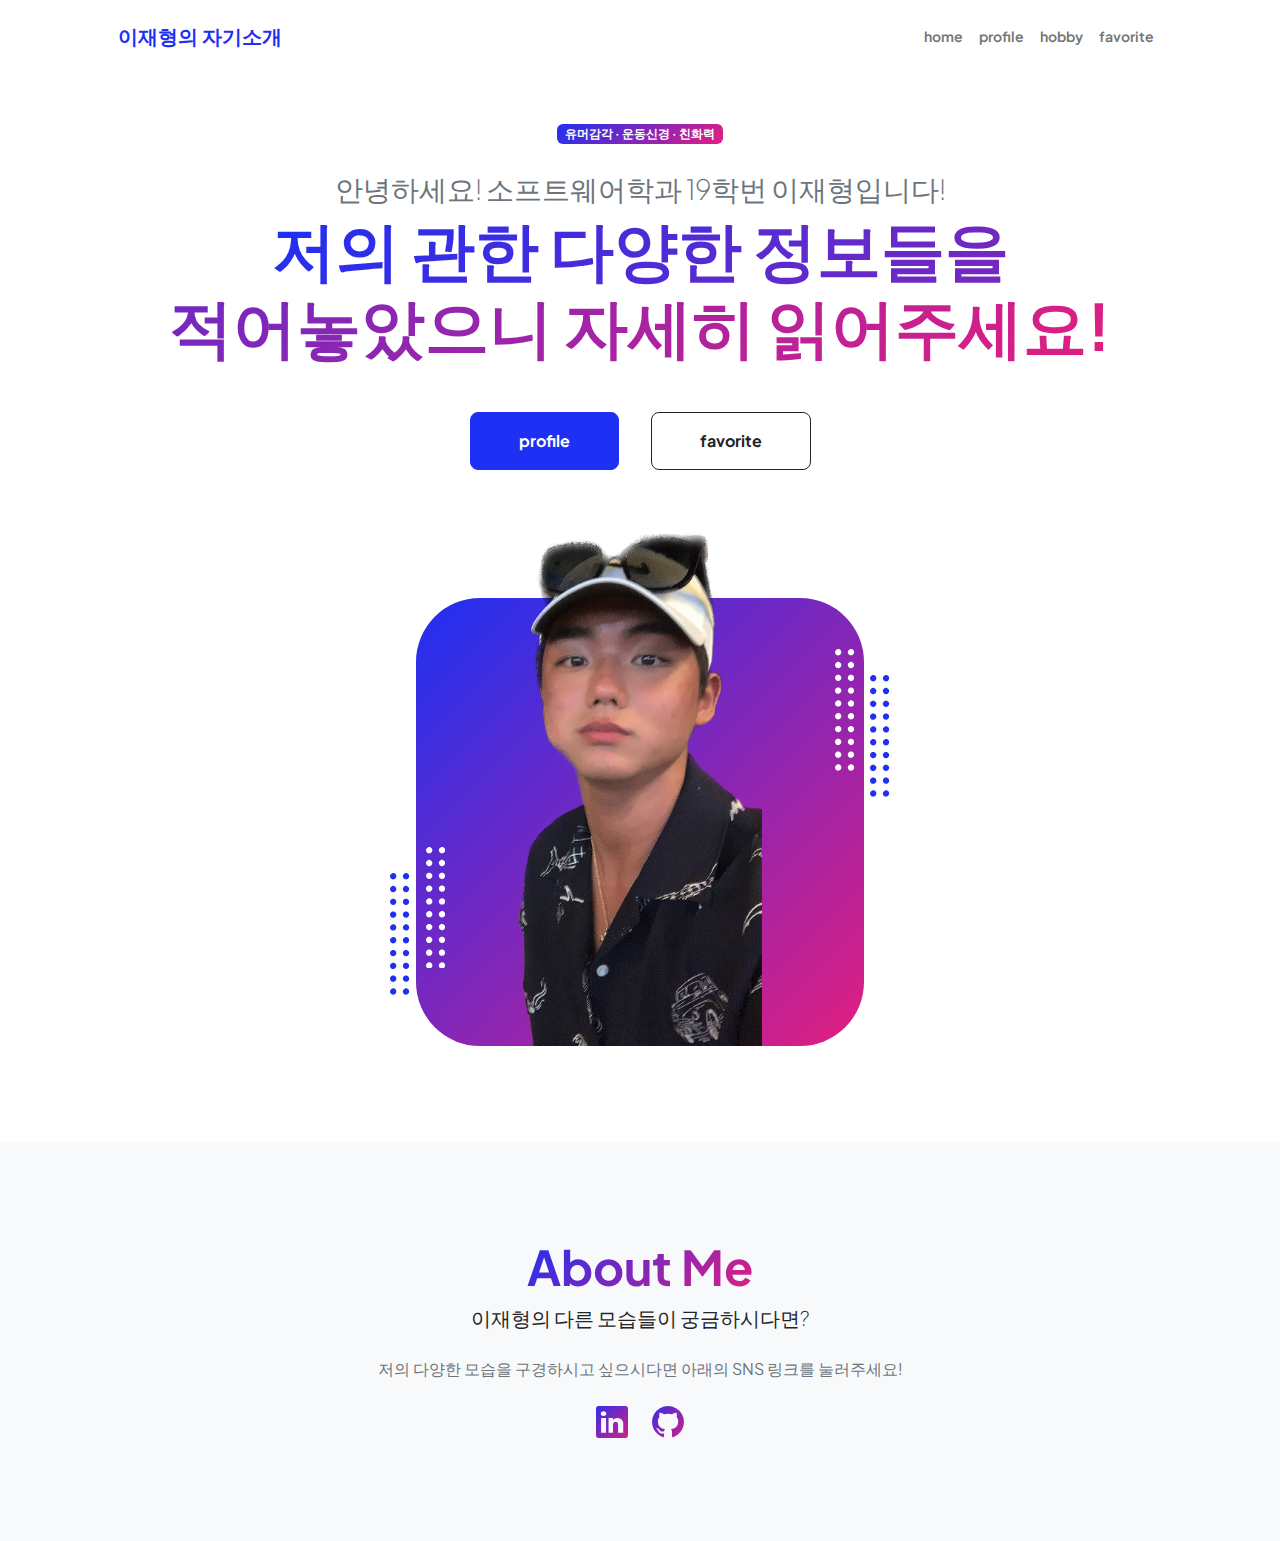
==== commit 1265ca66: "Update index.html" ====
--- a/HTML/index.html
+++ b/HTML/index.html
@@ -6,12 +6,12 @@
         <meta name="description" content="" />
         <meta name="author" content="" />
         <title>소프트웨어학과 이재형 자기소개</title>
-        <link rel="icon" type="image/x-icon" href="assets/favicon.ico" />
+        <link rel="icon" type="image/x-icon" href="../assets/favicon.ico" />
         <link rel="preconnect" href="https://fonts.googleapis.com" />
         <link rel="preconnect" href="https://fonts.gstatic.com" crossorigin />
         <link href="https://fonts.googleapis.com/css2?family=Plus+Jakarta+Sans:wght@100;200;300;400;500;600;700;800;900&amp;display=swap" rel="stylesheet" />
         <link href="https://cdn.jsdelivr.net/npm/bootstrap-icons@1.8.1/font/bootstrap-icons.css" rel="stylesheet" />
-        <link href="css/styles.css" rel="stylesheet" />
+        <link href="../css/styles.css" rel="stylesheet" />
     </head>
     <body class="d-flex flex-column h-100">
         <main class="flex-shrink-0">
@@ -21,10 +21,10 @@
                     <button class="navbar-toggler" type="button" data-bs-toggle="collapse" data-bs-target="#navbarSupportedContent" aria-controls="navbarSupportedContent" aria-expanded="false" aria-label="Toggle navigation"><span class="navbar-toggler-icon"></span></button>
                     <div class="collapse navbar-collapse" id="navbarSupportedContent">
                         <ul class="navbar-nav ms-auto mb-2 mb-lg-0 small fw-bolder">
-                            <li class="nav-item"><a class="nav-link" href="index.html">home</a></li>
-                            <li class="nav-item"><a class="nav-link" href="profile.html">profile</a></li>
-                            <li class="nav-item"><a class="nav-link" href="projects.html">hobby</a></li>
-                            <li class="nav-item"><a class="nav-link" href="contact.html">favorite</a></li>
+                            <li class="nav-item"><a class="nav-link" href="../HTML/index.html">home</a></li>
+                            <li class="nav-item"><a class="nav-link" href="../HTML/profile.html">profile</a></li>
+                            <li class="nav-item"><a class="nav-link" href="../HTML/projects.html">hobby</a></li>
+                            <li class="nav-item"><a class="nav-link" href="../HTML/contact.html">favorite</a></li>
                         </ul>
                     </div>
                 </div>
@@ -38,15 +38,15 @@
                                 <div class="fs-3 fw-light text-muted">안녕하세요! 소프트웨어학과 19학번 이재형입니다!</div>
                                 <h1 class="display-3 fw-bolder mb-5"><span class="text-gradient d-inline">저의 관한 다양한 정보들을<br>적어놓았으니 자세히 읽어주세요!</span></h1>
                                 <div class="d-grid gap-3 d-sm-flex justify-content-sm-center justify-content-xxl-start mb-3">
-                                    <a class="btn btn-primary btn-lg px-5 py-3 me-sm-3 fs-6 fw-bolder" href="profile.html">profile</a>
-                                    <a class="btn btn-outline-dark btn-lg px-5 py-3 fs-6 fw-bolder" href="projects.html">favorite</a>
+                                    <a class="btn btn-primary btn-lg px-5 py-3 me-sm-3 fs-6 fw-bolder" href="../HTML/profile.html">profile</a>
+                                    <a class="btn btn-outline-dark btn-lg px-5 py-3 fs-6 fw-bolder" href="../HTML/projects.html">favorite</a>
                                 </div>
                             </div>
                         </div>
                         <div class="col-xxl-7">
                             <div class="d-flex justify-content-center mt-5 mt-xxl-0">
                                 <div class="profile bg-gradient-primary-to-secondary">
-                                    <img class="profile-img" src="assets/image1.png" alt="..." />
+                                    <img class="profile-img" src="../assets/image1.png" alt="..." />
                                     <div class="dots-1">
                                         <svg version="1.1" xmlns="http://www.w3.org/2000/svg" xmlns:xlink="http://www.w3.org/1999/xlink" x="0px" y="0px" viewBox="0 0 191.6 1215.4" style="enable-background: new 0 0 191.6 1215.4" xml:space="preserve">
                                             <g transform="translate(0.000000,1280.000000) scale(0.100000,-0.100000)">
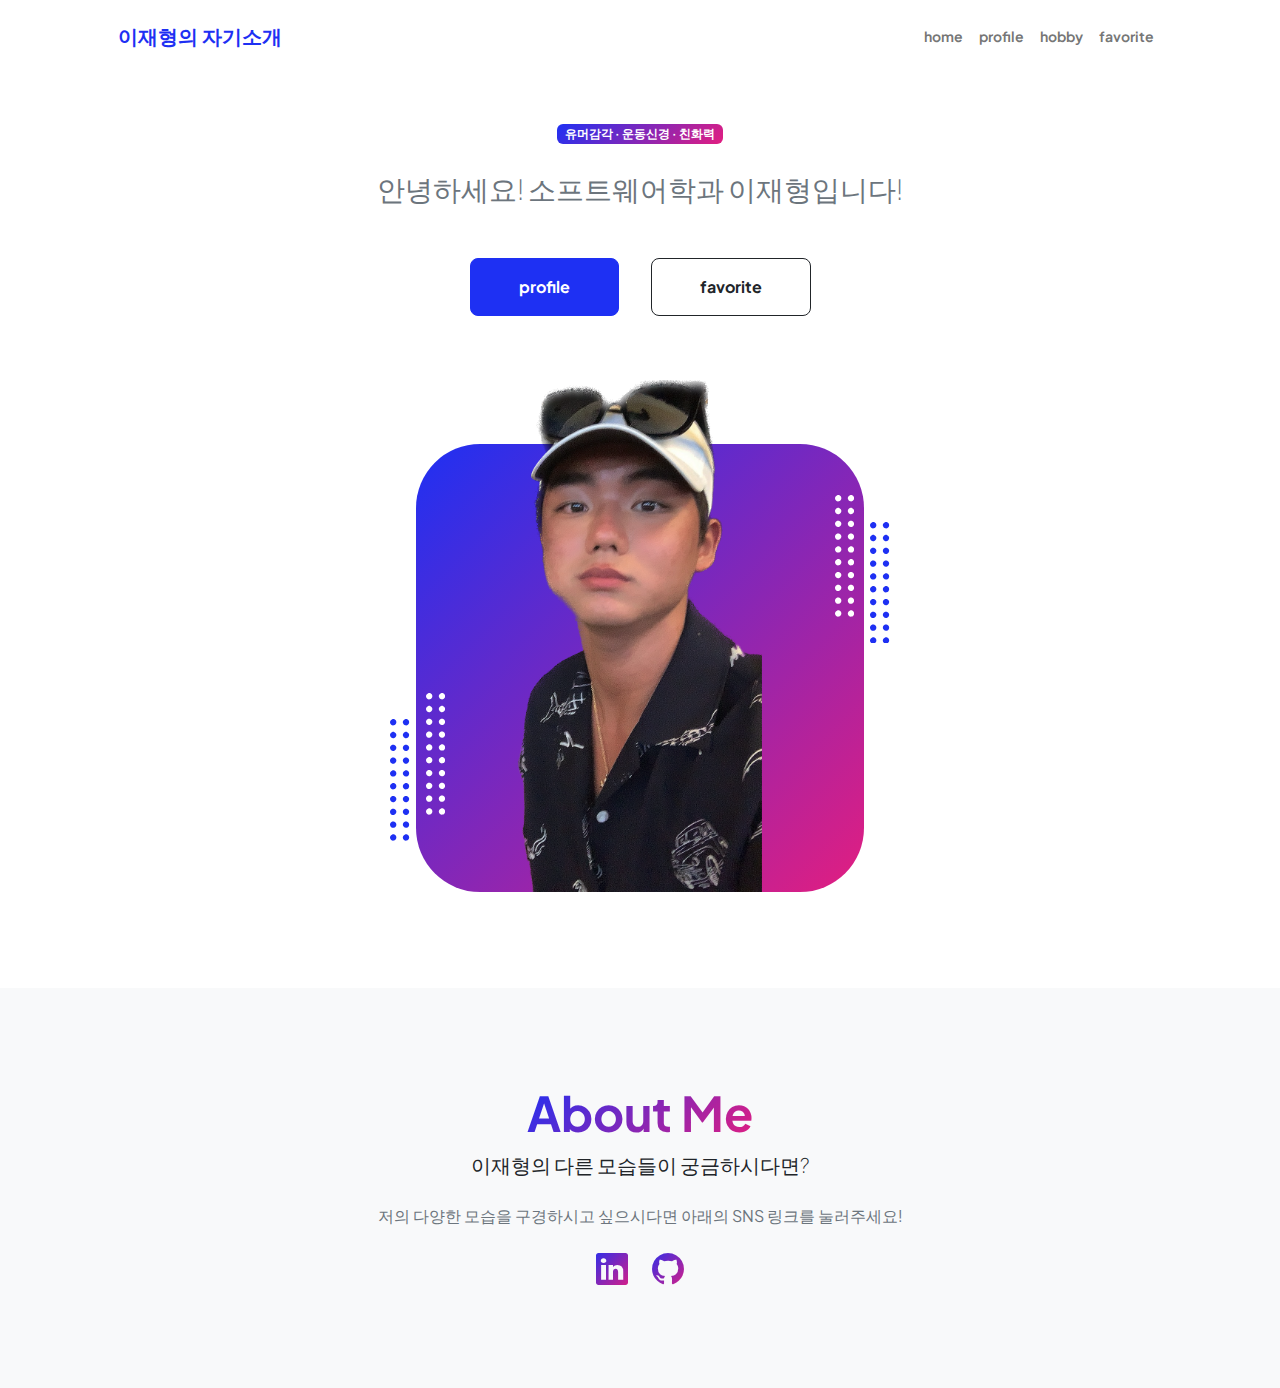
==== commit ce86e837: "Update index.html" ====
--- a/HTML/index.html
+++ b/HTML/index.html
@@ -35,8 +35,8 @@
                         <div class="col-xxl-5">
                             <div class="text-center text-xxl-start">
                                 <div class="badge bg-gradient-primary-to-secondary text-white mb-4"><div class="text-uppercase">유머감각 &middot; 운동신경 &middot; 친화력</div></div>
-                                <div class="fs-3 fw-light text-muted">안녕하세요! 소프트웨어학과 19학번 이재형입니다!</div>
-                                <h1 class="display-3 fw-bolder mb-5"><span class="text-gradient d-inline">저의 관한 다양한 정보들을<br>적어놓았으니 자세히 읽어주세요!</span></h1>
+                                <div class="fs-3 fw-light text-muted">안녕하세요! 소프트웨어학과 이재형입니다!</div>
+                                <h1 class="display-3 fw-bolder mb-5"><span class="text-gradient d-inline"Let me introduce myself</span></h1>
                                 <div class="d-grid gap-3 d-sm-flex justify-content-sm-center justify-content-xxl-start mb-3">
                                     <a class="btn btn-primary btn-lg px-5 py-3 me-sm-3 fs-6 fw-bolder" href="../HTML/profile.html">profile</a>
                                     <a class="btn btn-outline-dark btn-lg px-5 py-3 fs-6 fw-bolder" href="../HTML/projects.html">favorite</a>
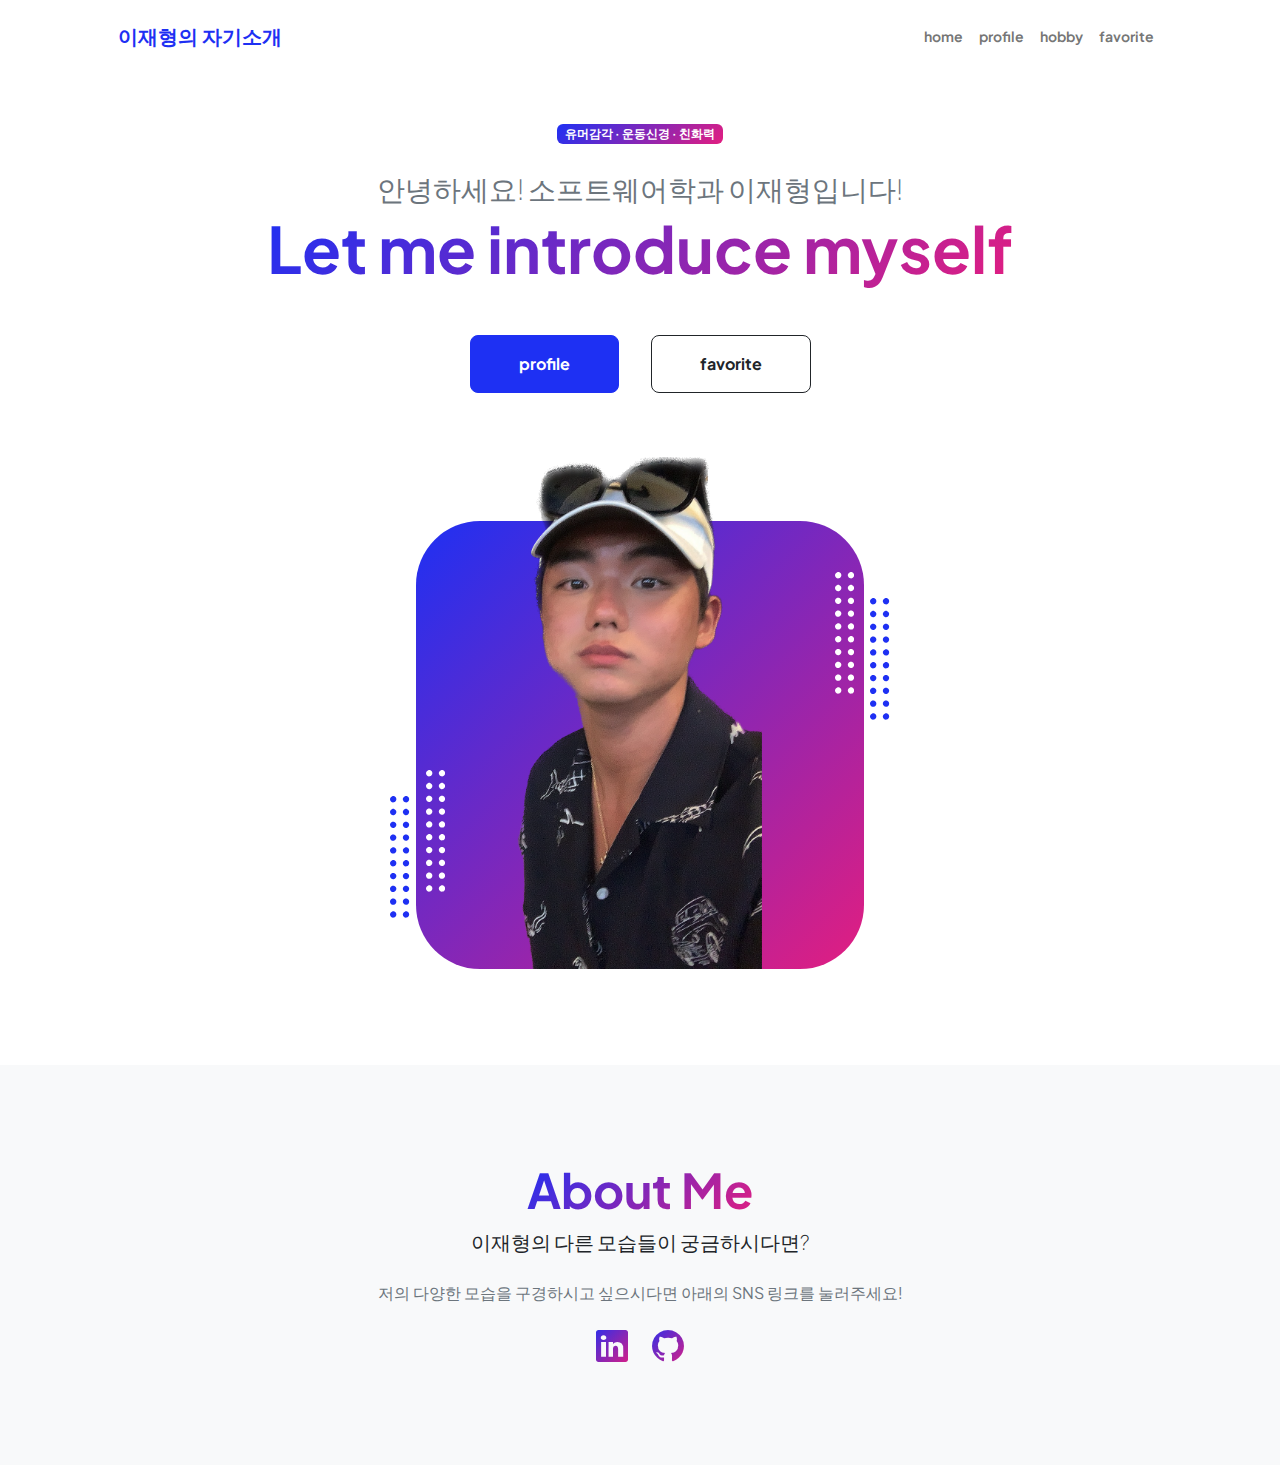
==== commit 82d7e89c: "Update index.html" ====
--- a/HTML/index.html
+++ b/HTML/index.html
@@ -36,7 +36,7 @@
                             <div class="text-center text-xxl-start">
                                 <div class="badge bg-gradient-primary-to-secondary text-white mb-4"><div class="text-uppercase">유머감각 &middot; 운동신경 &middot; 친화력</div></div>
                                 <div class="fs-3 fw-light text-muted">안녕하세요! 소프트웨어학과 이재형입니다!</div>
-                                <h1 class="display-3 fw-bolder mb-5"><span class="text-gradient d-inline"Let me introduce myself</span></h1>
+                                <h1 class="display-3 fw-bolder mb-5"><span class="text-gradient d-inline">Let me introduce myself</span></h1>
                                 <div class="d-grid gap-3 d-sm-flex justify-content-sm-center justify-content-xxl-start mb-3">
                                     <a class="btn btn-primary btn-lg px-5 py-3 me-sm-3 fs-6 fw-bolder" href="../HTML/profile.html">profile</a>
                                     <a class="btn btn-outline-dark btn-lg px-5 py-3 fs-6 fw-bolder" href="../HTML/projects.html">favorite</a>
@@ -167,8 +167,8 @@
                                 <p class="lead fw-light mb-4">이재형의 다른 모습들이 궁금하시다면?</p>
                                 <p class="text-muted">저의 다양한 모습을 구경하시고 싶으시다면 아래의 SNS 링크를 눌러주세요!</p>
                                 <div class="d-flex justify-content-center fs-2 gap-4">
-                                    <a class="text-gradient" href="#!"><i class="bi bi-linkedin"></i></a>
-                                    <a class="text-gradient" href="#!"><i class="bi bi-github"></i></a>
+                                    <a class="text-gradient" href="https://www.instagram.com/_now_brother/"><i class="bi bi-linkedin"></i></a>
+                                    <a class="text-gradient" href="https://github.com/now-brother"><i class="bi bi-github"></i></a>
                                 </div>
                             </div>
                         </div>
